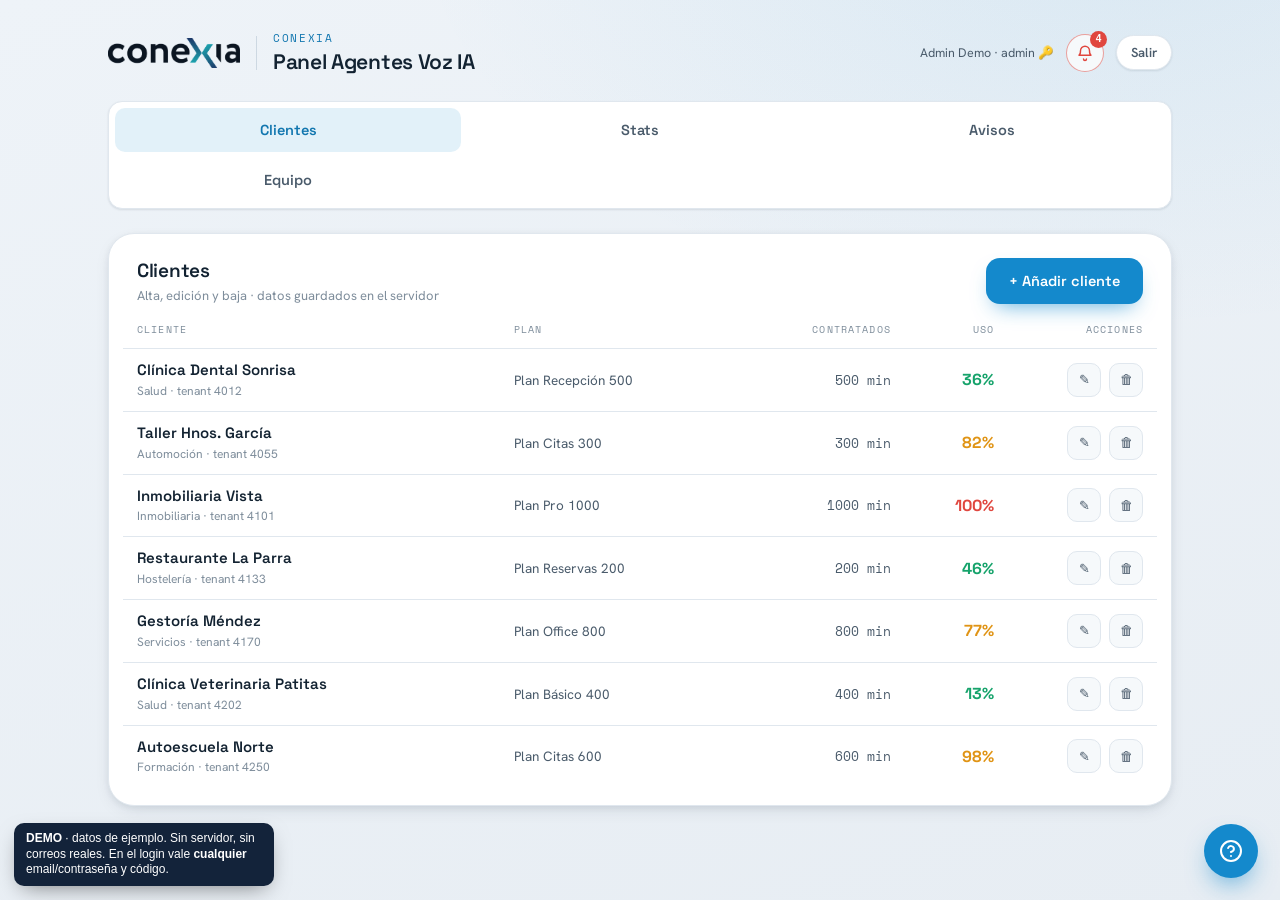
==== docs/index.html @ 33402e35 "Add static GitHub Pages demo (docs/) Self-contained demo of the panel with a JS-mocked backend (mock" ====
<!doctype html>
<html lang="es">
<head>
<meta charset="utf-8">
<meta name="viewport" content="width=device-width, initial-scale=1">
<link rel="icon" href="assets/favicon.ico" sizes="any">
<link rel="icon" type="image/png" href="assets/icon-192.png">
<link rel="apple-touch-icon" href="assets/apple-touch-icon.png">
<title>Panel Agentes Voz IA — DEMO</title>
<link rel="preconnect" href="https://fonts.googleapis.com">
<link rel="preconnect" href="https://fonts.gstatic.com" crossorigin>
<link href="https://fonts.googleapis.com/css2?family=Space+Grotesk:wght@400;500;600;700&family=Hanken+Grotesk:wght@400;500;600;700&family=Space+Mono&display=swap" rel="stylesheet">
<link rel="stylesheet" href="styles.css">
<link rel="stylesheet" href="app.css">
</head>
<body>
<div id="app"></div>
<!-- DEMO: backend simulado en JS (datos de ejemplo, sin servidor, sin API keys, sin correos, sin n8n). -->
<script src="mock.js"></script>
<script src="assets/vendor/qrcode.min.js"></script>
<script src="app.js"></script>
</body>
</html>
---- docs/styles.css ----
/* ============================================================
   Panel de minutos · Agente IA — Conexia
   Sistema visual: limpio, moderno con carácter.
   Display: Space Grotesk · Texto: Hanken Grotesk · Datos: Space Mono
   ============================================================ */

:root {
  /* Marca */
  --brand-ink: #0e1b2a;       /* navy del wordmark */
  --brand-blue: #1489cc;      /* azul Conexia */
  --brand-teal: #1fa7b0;      /* teal de la "X" */
  --brand-teal-deep: #1c4e69;

  /* Acento (tweakable) */
  --accent: #1489cc;
  --accent-soft: color-mix(in srgb, var(--accent) 12%, transparent);
  --accent-ink: color-mix(in srgb, var(--accent) 80%, #06283d);

  /* Estados */
  --c-ok: #16a36b;
  --c-warn: #e09415;
  --c-danger: #e0463e;
  --c-ok-soft: color-mix(in srgb, var(--c-ok) 13%, transparent);
  --c-warn-soft: color-mix(in srgb, var(--c-warn) 15%, transparent);
  --c-danger-soft: color-mix(in srgb, var(--c-danger) 13%, transparent);

  /* Superficies — claro */
  --bg: #eef2f6;
  --bg-grad-a: #eef3f8;
  --bg-grad-b: #e7edf3;
  --surface: #ffffff;
  --surface-2: #f6f9fb;
  --surface-3: #eef3f7;
  --border: #e0e7ee;
  --border-strong: #cdd8e2;

  /* Texto */
  --text: #122231;
  --text-2: #4a5b6b;
  --text-3: #7e8d9b;

  /* Sombra */
  --shadow-sm: 0 1px 2px rgba(16, 36, 56, 0.06), 0 1px 3px rgba(16, 36, 56, 0.05);
  --shadow-md: 0 6px 20px -8px rgba(16, 36, 56, 0.18), 0 2px 6px rgba(16, 36, 56, 0.06);
  --shadow-lg: 0 24px 60px -20px rgba(13, 30, 48, 0.35);

  /* Radios */
  --r-sm: 9px;
  --r-md: 14px;
  --r-lg: 20px;
  --r-xl: 26px;

  /* Tipos */
  --font-display: "Space Grotesk", system-ui, sans-serif;
  --font-body: "Hanken Grotesk", system-ui, sans-serif;
  --font-mono: "Space Mono", ui-monospace, monospace;

  --logo: url("assets/conexia-logo.png");
}

.dark {
  --bg: #0a121b;
  --bg-grad-a: #0b141e;
  --bg-grad-b: #0a1019;
  --surface: #111d29;
  --surface-2: #16242f;
  --surface-3: #1b2b38;
  --border: #233442;
  --border-strong: #31475a;
  --text: #e7eef4;
  --text-2: #a4b4c2;
  --text-3: #6e8090;
  --accent-soft: color-mix(in srgb, var(--accent) 22%, transparent);
  --accent-ink: color-mix(in srgb, var(--accent) 70%, #cfe9fb);
  --c-ok-soft: color-mix(in srgb, var(--c-ok) 22%, transparent);
  --c-warn-soft: color-mix(in srgb, var(--c-warn) 24%, transparent);
  --c-danger-soft: color-mix(in srgb, var(--c-danger) 22%, transparent);
  --shadow-sm: 0 1px 2px rgba(0, 0, 0, 0.4);
  --shadow-md: 0 8px 26px -10px rgba(0, 0, 0, 0.6);
  --shadow-lg: 0 30px 70px -24px rgba(0, 0, 0, 0.7);
  --logo: url("assets/conexia-logo-light.png");
}

* { box-sizing: border-box; }

html, body {
  margin: 0;
  padding: 0;
}

body {
  font-family: var(--font-body);
  background:
    radial-gradient(1200px 700px at 88% -10%, color-mix(in srgb, var(--accent) 9%, transparent), transparent 60%),
    linear-gradient(160deg, var(--bg-grad-a), var(--bg-grad-b));
  color: var(--text);
  min-height: 100vh;
  -webkit-font-smoothing: antialiased;
  text-rendering: optimizeLegibility;
  transition: background 0.4s ease, color 0.3s ease;
}

#root { min-height: 100vh; }

.app {
  max-width: 1120px;
  margin: 0 auto;
  padding: 30px 28px 90px;
}

/* ---------- Cabecera ---------- */
.topbar {
  display: flex;
  align-items: center;
  justify-content: space-between;
  gap: 20px;
  margin-bottom: 26px;
}
.brand {
  display: flex;
  align-items: center;
  gap: 16px;
  min-width: 0;
}
.brand .logo {
  width: 132px;
  height: 38px;
  background: var(--logo) left center / contain no-repeat;
  flex-shrink: 0;
}
.brand .divider {
  width: 1px;
  height: 34px;
  background: var(--border-strong);
}
.brand .titles { min-width: 0; }
.brand .kicker {
  font-family: var(--font-mono);
  font-size: 10.5px;
  letter-spacing: 0.16em;
  text-transform: uppercase;
  color: var(--accent-ink);
  margin: 0 0 2px;
}
.brand h1 {
  font-family: var(--font-display);
  font-weight: 600;
  font-size: 21px;
  letter-spacing: -0.015em;
  margin: 0;
  color: var(--text);
  white-space: nowrap;
}
.topbar-right { display: flex; align-items: center; gap: 12px; }

.theme-toggle {
  display: inline-flex;
  align-items: center;
  gap: 8px;
  border: 1px solid var(--border);
  background: var(--surface);
  color: var(--text-2);
  border-radius: 999px;
  padding: 8px 14px;
  cursor: pointer;
  font-family: var(--font-body);
  font-size: 13px;
  font-weight: 600;
  box-shadow: var(--shadow-sm);
  transition: all 0.2s ease;
}
.theme-toggle:hover { color: var(--text); border-color: var(--border-strong); }

.maqueta-pill {
  font-family: var(--font-mono);
  font-size: 10.5px;
  letter-spacing: 0.08em;
  text-transform: uppercase;
  color: var(--text-3);
  border: 1px dashed var(--border-strong);
  border-radius: 999px;
  padding: 6px 11px;
}

/* ---------- Navegación (3 estilos via tweak) ---------- */
.nav { margin-bottom: 24px; }

/* Estilo A: 3 botones grandes */
.nav-buttons {
  display: grid;
  grid-template-columns: repeat(3, 1fr);
  gap: 14px;
}
.navbtn {
  position: relative;
  display: flex;
  align-items: center;
  gap: 15px;
  text-align: left;
  border: 1px solid var(--border);
  background: var(--surface);
  border-radius: var(--r-lg);
  padding: 19px 20px;
  cursor: pointer;
  font-family: var(--font-body);
  color: var(--text);
  box-shadow: var(--shadow-sm);
  transition: transform 0.18s ease, border-color 0.18s ease, box-shadow 0.18s ease, background 0.18s ease;
  overflow: hidden;
}
.navbtn:hover { transform: translateY(-2px); box-shadow: var(--shadow-md); border-color: var(--border-strong); }
.navbtn .nb-icon {
  width: 44px; height: 44px;
  flex-shrink: 0;
  border-radius: 12px;
  display: grid; place-items: center;
  background: var(--surface-3);
  color: var(--text-2);
  transition: all 0.18s ease;
}
.navbtn .nb-icon svg { width: 22px; height: 22px; }
.navbtn .nb-label { font-family: var(--font-display); font-weight: 600; font-size: 16px; letter-spacing: -0.01em; }
.navbtn .nb-sub { font-size: 12px; color: var(--text-3); margin-top: 2px; }
.navbtn.active {
  border-color: transparent;
  background: linear-gradient(150deg, var(--accent), color-mix(in srgb, var(--accent) 62%, var(--brand-teal)));
  color: #fff;
  box-shadow: 0 14px 30px -12px color-mix(in srgb, var(--accent) 70%, transparent);
}
.navbtn.active .nb-icon { background: rgba(255,255,255,0.18); color: #fff; }
.navbtn.active .nb-sub { color: rgba(255,255,255,0.82); }

/* Estilo B: pestañas */
.nav-tabs {
  display: inline-flex;
  gap: 4px;
  background: var(--surface);
  border: 1px solid var(--border);
  border-radius: 999px;
  padding: 5px;
  box-shadow: var(--shadow-sm);
}
.tab {
  display: inline-flex; align-items: center; gap: 9px;
  border: none; background: transparent;
  border-radius: 999px;
  padding: 10px 20px;
  cursor: pointer;
  font-family: var(--font-display);
  font-weight: 600; font-size: 14.5px;
  color: var(--text-2);
  transition: all 0.18s ease;
}
.tab svg { width: 17px; height: 17px; }
.tab:hover { color: var(--text); }
.tab.active { background: var(--accent); color: #fff; box-shadow: var(--shadow-sm); }

/* Estilo C: segmentado pleno */
.nav-segmented {
  display: grid; grid-template-columns: repeat(3, 1fr);
  border: 1px solid var(--border);
  background: var(--surface);
  border-radius: var(--r-md);
  padding: 6px;
  gap: 6px;
  box-shadow: var(--shadow-sm);
}
.seg {
  display: inline-flex; align-items: center; justify-content: center; gap: 9px;
  border: none; background: transparent;
  border-radius: 10px;
  padding: 13px 12px;
  cursor: pointer;
  font-family: var(--font-display);
  font-weight: 600; font-size: 14.5px;
  color: var(--text-2);
  transition: all 0.18s ease;
}
.seg svg { width: 18px; height: 18px; }
.seg:hover { color: var(--text); background: var(--surface-3); }
.seg.active { background: var(--accent-soft); color: var(--accent-ink); }

/* ---------- Tarjetas / paneles ---------- */
.card {
  background: var(--surface);
  border: 1px solid var(--border);
  border-radius: var(--r-xl);
  box-shadow: var(--shadow-md);
}
.view-enter { animation: viewIn 0.4s cubic-bezier(.2,.7,.3,1); }
@keyframes viewIn {
  from { opacity: 0; transform: translateY(10px); }
  to { opacity: 1; transform: translateY(0); }
}

.panel-head {
  display: flex; align-items: flex-end; justify-content: space-between;
  gap: 18px; flex-wrap: wrap;
  padding: 24px 28px 0;
}
.panel-head .ph-title {
  font-family: var(--font-display);
  font-weight: 600; font-size: 19px; letter-spacing: -0.015em;
  margin: 0;
}
.panel-head .ph-sub { font-size: 13px; color: var(--text-3); margin: 4px 0 0; }

/* ---------- Selector de cliente ---------- */
.client-select { position: relative; min-width: 290px; }
.client-select label {
  display: block;
  font-family: var(--font-mono);
  font-size: 10px; letter-spacing: 0.14em; text-transform: uppercase;
  color: var(--text-3); margin-bottom: 6px;
}
.select-shell {
  position: relative;
  display: flex; align-items: center;
}
.select-shell select {
  appearance: none;
  width: 100%;
  font-family: var(--font-display);
  font-weight: 600; font-size: 15px;
  color: var(--text);
  background: var(--surface-2);
  border: 1px solid var(--border-strong);
  border-radius: var(--r-md);
  padding: 13px 44px 13px 16px;
  cursor: pointer;
  transition: border-color 0.18s ease, box-shadow 0.18s ease;
}
.select-shell select:focus {
  outline: none; border-color: var(--accent);
  box-shadow: 0 0 0 4px var(--accent-soft);
}
.select-shell .chev {
  position: absolute; right: 15px; pointer-events: none;
  color: var(--text-3);
}

/* ---------- Tabla de agentes ---------- */
.agents-wrap { padding: 22px 28px 4px; }
.agent-row {
  display: grid;
  grid-template-columns: 1fr auto;
  align-items: center;
  gap: 18px;
  padding: 15px 16px;
  border-radius: var(--r-md);
  border: 1px solid transparent;
  transition: background 0.15s ease, border-color 0.15s ease;
}
.agent-row + .agent-row { margin-top: 4px; }
.agent-row:hover { background: var(--surface-2); border-color: var(--border); }
.agent-meta { display: flex; align-items: center; gap: 13px; min-width: 0; }
.agent-dot {
  width: 34px; height: 34px; border-radius: 10px; flex-shrink: 0;
  display: grid; place-items: center;
  background: var(--accent-soft); color: var(--accent-ink);
}
.agent-dot svg { width: 17px; height: 17px; }
.agent-name { font-weight: 600; font-size: 14.5px; }
.agent-sub { font-size: 12px; color: var(--text-3); }
.agent-minutes {
  font-family: var(--font-mono);
  font-size: 15px; font-weight: 700;
  color: var(--text);
  white-space: nowrap;
}
.agent-minutes .unit { color: var(--text-3); font-weight: 400; font-size: 12px; margin-left: 3px; }

.col-head {
  display: grid; grid-template-columns: 1fr auto; gap: 18px;
  padding: 0 16px 8px;
  font-family: var(--font-mono);
  font-size: 10px; letter-spacing: 0.12em; text-transform: uppercase;
  color: var(--text-3);
  border-bottom: 1px solid var(--border);
  margin-bottom: 6px;
}
.col-head .right { text-align: right; }

/* fila con columna restantes */
.agent-row.with-rem { grid-template-columns: 1fr auto auto; }
.col-head.with-rem { grid-template-columns: 1fr auto auto; }
.agent-rem {
  font-family: var(--font-mono); font-size: 13px; color: var(--text-2);
  white-space: nowrap; text-align: right; min-width: 86px;
}

/* ---------- Pie destacado: consumo total ---------- */
.total-foot {
  margin: 18px 18px 18px;
  border-radius: var(--r-lg);
  padding: 22px 24px;
  background: var(--surface-2);
  border: 1px solid var(--border);
  display: grid;
  grid-template-columns: 1fr auto;
  gap: 20px 26px;
  align-items: center;
}
.tf-left { min-width: 0; }
.tf-label {
  font-family: var(--font-mono);
  font-size: 10.5px; letter-spacing: 0.14em; text-transform: uppercase;
  color: var(--text-3); margin-bottom: 8px;
}
.tf-fig { display: flex; align-items: baseline; gap: 8px; flex-wrap: wrap; }
.tf-used {
  font-family: var(--font-display);
  font-weight: 700; font-size: 34px; letter-spacing: -0.02em;
  color: var(--text);
}
.tf-of { font-family: var(--font-mono); font-size: 16px; color: var(--text-3); }
.tf-rem-chip {
  margin-left: auto;
  font-family: var(--font-mono); font-size: 12.5px;
  color: var(--text-2);
  background: var(--surface-3);
  border: 1px solid var(--border);
  border-radius: 999px; padding: 5px 12px;
}
.tf-right { text-align: right; }
.tf-pct {
  font-family: var(--font-display);
  font-weight: 700; font-size: 52px; line-height: 0.9;
  letter-spacing: -0.03em;
}
.tf-bar-wrap { grid-column: 1 / -1; }

/* ---------- Barra de progreso (estilos via tweak) ---------- */
.bar {
  position: relative;
  height: 14px;
  border-radius: 999px;
  background: var(--surface-3);
  overflow: hidden;
  border: 1px solid var(--border);
}
.bar .fill {
  position: absolute; inset: 0 auto 0 0;
  border-radius: 999px;
  transition: width 0.7s cubic-bezier(.2,.8,.2,1), background 0.3s ease;
}
/* sólida */
.bar.solida .fill { background: var(--state-color); }
/* gradiente */
.bar.gradiente .fill {
  background: linear-gradient(90deg,
    color-mix(in srgb, var(--state-color) 55%, var(--accent)),
    var(--state-color));
}
/* rayada animada */
.bar.rayada .fill {
  background-image: linear-gradient(90deg, var(--state-color), var(--state-color)),
    repeating-linear-gradient(45deg, rgba(255,255,255,.22) 0 9px, rgba(255,255,255,0) 9px 18px);
  background-blend-mode: overlay;
  animation: stripeMove 1.1s linear infinite;
}
@keyframes stripeMove { to { background-position: 26px 0, 0 0; } }
/* segmentada */
.bar.segmentada {
  background: transparent; border: none; overflow: visible;
  display: flex; gap: 3px; height: 16px;
}
.seg-cell {
  flex: 1; border-radius: 4px;
  background: var(--surface-3); border: 1px solid var(--border);
  transition: background 0.3s ease, border-color 0.3s ease;
}
.seg-cell.on { background: var(--state-color); border-color: transparent; }

.bar.tall { height: 20px; }

/* ---------- Badge de estado ---------- */
.state-badge {
  display: inline-flex; align-items: center; gap: 7px;
  font-family: var(--font-display);
  font-weight: 600; font-size: 12.5px;
  padding: 5px 12px 5px 10px;
  border-radius: 999px;
  white-space: nowrap;
}
.state-badge .sd { width: 8px; height: 8px; border-radius: 50%; background: currentColor; }
.state-badge.ok { color: var(--c-ok); background: var(--c-ok-soft); }
.state-badge.aviso { color: var(--c-warn); background: var(--c-warn-soft); }
.state-badge.cortado { color: var(--c-danger); background: var(--c-danger-soft); }

/* ---------- Formulario de mail ---------- */
.mail-grid { padding: 8px 28px 26px; }
.field { margin-top: 16px; }
.field > label {
  display: block;
  font-family: var(--font-mono);
  font-size: 10px; letter-spacing: 0.13em; text-transform: uppercase;
  color: var(--text-3); margin-bottom: 7px;
}
.field-input {
  width: 100%;
  font-family: var(--font-body);
  font-size: 14.5px;
  color: var(--text);
  background: var(--surface-2);
  border: 1px solid var(--border);
  border-radius: var(--r-md);
  padding: 12px 14px;
  transition: all 0.18s ease;
}
.field-input:focus { outline: none; border-color: var(--accent); box-shadow: 0 0 0 4px var(--accent-soft); }
textarea.field-input { resize: vertical; min-height: 150px; line-height: 1.6; font-size: 14px; }
.field-row { display: grid; grid-template-columns: 1fr 1fr; gap: 16px; }
.field.locked .field-input {
  background: var(--surface-3);
  color: var(--text-2);
  border-style: dashed;
}
.field .lock-note {
  font-size: 11px; color: var(--text-3); margin-top: 5px;
  display: inline-flex; align-items: center; gap: 5px;
}
.recipients { display: flex; flex-wrap: wrap; gap: 8px; }
.chip-addr {
  display: inline-flex; align-items: center; gap: 8px;
  font-family: var(--font-mono); font-size: 13px;
  background: var(--surface-2); border: 1px solid var(--border);
  border-radius: 999px; padding: 7px 13px;
}
.chip-addr .role { color: var(--text-3); font-size: 10.5px; letter-spacing: 0.08em; text-transform: uppercase; }

.mail-foot {
  display: flex; align-items: center; justify-content: space-between;
  gap: 16px; flex-wrap: wrap;
  padding: 18px 28px 24px;
  border-top: 1px solid var(--border);
  margin-top: 20px;
}
.send-meta { font-size: 12.5px; color: var(--text-3); display: flex; align-items: center; gap: 8px; }

.btn {
  display: inline-flex; align-items: center; gap: 9px;
  font-family: var(--font-display); font-weight: 600; font-size: 14.5px;
  border-radius: var(--r-md);
  padding: 13px 22px;
  cursor: pointer;
  border: 1px solid transparent;
  transition: all 0.18s ease;
}
.btn svg { width: 17px; height: 17px; }
.btn-primary {
  background: var(--accent); color: #fff;
  box-shadow: 0 10px 22px -10px color-mix(in srgb, var(--accent) 75%, transparent);
}
.btn-primary:hover { filter: brightness(1.06); transform: translateY(-1px); }
.btn-primary:active { transform: translateY(0); }
.btn-ghost { background: var(--surface-2); color: var(--text-2); border-color: var(--border); }
.btn-ghost:hover { color: var(--text); border-color: var(--border-strong); }
.btn:disabled { opacity: 0.5; cursor: default; transform: none; }

/* ---------- Corte automático al 100% ---------- */
.cut-tag {
  display: inline-flex; align-items: center; gap: 5px;
  font-family: var(--font-display); font-weight: 600; font-size: 11px;
  letter-spacing: 0.01em;
  color: var(--c-danger); background: var(--c-danger-soft);
  border-radius: 999px; padding: 3px 9px;
}
.cut-tag .sd { width: 6px; height: 6px; border-radius: 50%; background: currentColor; }
.agent-row.is-cut { background: var(--c-danger-soft); border-color: color-mix(in srgb, var(--c-danger) 22%, transparent); }
.agent-row.is-cut .agent-name { text-decoration: line-through; text-decoration-color: color-mix(in srgb, var(--c-danger) 60%, transparent); }
.agent-row.is-cut .agent-dot { background: var(--c-danger-soft); color: var(--c-danger); }
.agent-row .agent-end { display: flex; align-items: center; gap: 14px; }
.agent-name-row { display: flex; align-items: center; gap: 9px; flex-wrap: wrap; }

.cut-hint {
  font-size: 12px; color: var(--text-3); margin: 2px 0 12px;
  display: flex; align-items: center; gap: 7px;
}
.cut-hint svg { width: 14px; height: 14px; flex-shrink: 0; }

.sent-banner {
  display: flex; align-items: center; gap: 13px;
  background: var(--c-ok-soft);
  border: 1px solid color-mix(in srgb, var(--c-ok) 35%, transparent);
  color: var(--c-ok);
  border-radius: var(--r-md);
  padding: 14px 18px;
  margin: 0 28px;
  font-weight: 600; font-size: 14px;
  animation: viewIn 0.35s ease;
}
.sent-banner .ok-ico {
  width: 26px; height: 26px; border-radius: 50%;
  background: var(--c-ok); color: #fff;
  display: grid; place-items: center; flex-shrink: 0;
}

/* ---------- Stats ---------- */
.stats-head {
  display: grid;
  grid-template-columns: repeat(4, 1fr);
  gap: 14px;
  margin-bottom: 22px;
}
.stat-tile {
  background: var(--surface); border: 1px solid var(--border);
  border-radius: var(--r-lg); padding: 18px 20px;
  box-shadow: var(--shadow-sm);
}
.stat-tile .st-k {
  font-family: var(--font-mono); font-size: 10px; letter-spacing: 0.12em;
  text-transform: uppercase; color: var(--text-3); margin-bottom: 10px;
}
.stat-tile .st-v {
  font-family: var(--font-display); font-weight: 700; font-size: 30px;
  letter-spacing: -0.02em; line-height: 1;
}
.stat-tile .st-v small { font-size: 15px; color: var(--text-3); font-weight: 600; }
.stat-tile .st-foot { font-size: 12px; color: var(--text-3); margin-top: 8px; }
.stat-tile.flag-aviso .st-v { color: var(--c-warn); }
.stat-tile.flag-cortado .st-v { color: var(--c-danger); }

/* Lista de barras */
.stats-list { padding: 8px 24px 18px; }
.srow {
  display: grid;
  grid-template-columns: minmax(180px, 1.4fr) 2.4fr auto auto;
  align-items: center; gap: 18px;
  padding: 15px 14px;
  border-radius: var(--r-md);
  cursor: pointer;
  border: 1px solid transparent;
  transition: background 0.15s ease, border-color 0.15s ease;
}
.srow:hover { background: var(--surface-2); border-color: var(--border); }
.srow + .srow { border-top: 1px solid var(--border); }
.srow .s-name { font-weight: 600; font-size: 14.5px; }
.srow .s-name .s-sector { font-size: 11.5px; color: var(--text-3); font-weight: 400; }
.srow .s-pct { font-family: var(--font-mono); font-weight: 700; font-size: 15px; text-align: right; min-width: 52px; }
.srow .s-mins { font-family: var(--font-mono); font-size: 12px; color: var(--text-3); text-align: right; white-space: nowrap; }

.stats-list-head {
  display: grid;
  grid-template-columns: minmax(180px, 1.4fr) 2.4fr auto auto;
  gap: 18px; padding: 4px 14px 10px;
  font-family: var(--font-mono); font-size: 10px;
  letter-spacing: 0.12em; text-transform: uppercase; color: var(--text-3);
  border-bottom: 1px solid var(--border);
}
.stats-list-head .r { text-align: right; }

/* Stats: anillos (donut grid) */
.donut-grid {
  display: grid; grid-template-columns: repeat(auto-fill, minmax(200px, 1fr));
  gap: 14px; padding: 20px 24px 24px;
}
.donut-card {
  background: var(--surface-2); border: 1px solid var(--border);
  border-radius: var(--r-lg); padding: 20px 18px;
  display: flex; flex-direction: column; align-items: center; text-align: center;
  cursor: pointer;
  transition: transform 0.18s ease, box-shadow 0.18s ease, border-color 0.18s ease;
}
.donut-card:hover { transform: translateY(-3px); box-shadow: var(--shadow-md); border-color: var(--border-strong); }
.donut-card .dc-name { font-family: var(--font-display); font-weight: 600; font-size: 14px; margin-top: 14px; }
.donut-card .dc-mins { font-family: var(--font-mono); font-size: 11.5px; color: var(--text-3); margin-top: 3px; }

/* Stats: compacto (heat strip) */
.compact-grid { padding: 18px 24px 24px; display: flex; flex-direction: column; gap: 10px; }
.compact-row {
  display: flex; align-items: center; gap: 14px;
  cursor: pointer;
}
.compact-row .cr-name { width: 200px; font-weight: 600; font-size: 13.5px; flex-shrink: 0; }
.compact-row .cr-track {
  flex: 1; height: 28px; border-radius: 8px; background: var(--surface-3);
  border: 1px solid var(--border); position: relative; overflow: hidden;
}
.compact-row .cr-fill { position: absolute; inset: 0 auto 0 0; border-radius: 8px; background: var(--state-color); transition: width 0.6s cubic-bezier(.2,.8,.2,1); }
.compact-row .cr-pct { width: 60px; text-align: right; font-family: var(--font-mono); font-weight: 700; font-size: 14px; }

/* ---------- Modal ficha cliente ---------- */
.modal-scrim {
  position: fixed; inset: 0; z-index: 60;
  background: rgba(8, 18, 28, 0.55);
  backdrop-filter: blur(4px);
  display: grid; place-items: center;
  padding: 28px;
  animation: scrimIn 0.25s ease;
}
@keyframes scrimIn { from { opacity: 0; } to { opacity: 1; } }
.modal {
  width: min(620px, 100%);
  max-height: 88vh; overflow: auto;
  background: var(--surface);
  border: 1px solid var(--border);
  border-radius: var(--r-xl);
  box-shadow: var(--shadow-lg);
  animation: modalIn 0.3s cubic-bezier(.2,.8,.25,1);
}
@keyframes modalIn { from { opacity: 0; transform: translateY(18px) scale(0.98); } to { opacity: 1; transform: none; } }
.modal-head {
  display: flex; align-items: flex-start; justify-content: space-between; gap: 16px;
  padding: 24px 26px 0;
}
.modal-head .mh-name { font-family: var(--font-display); font-weight: 600; font-size: 21px; letter-spacing: -0.015em; margin: 0; }
.modal-head .mh-meta { font-size: 13px; color: var(--text-3); margin-top: 4px; }
.x-close {
  border: 1px solid var(--border); background: var(--surface-2);
  color: var(--text-2); border-radius: 10px; width: 34px; height: 34px;
  display: grid; place-items: center; cursor: pointer; flex-shrink: 0;
  transition: all 0.15s ease;
}
.x-close:hover { color: var(--text); border-color: var(--border-strong); }
.modal-body { padding: 20px 26px 26px; }

/* histórico sparkline */
.hist {
  background: var(--surface-2); border: 1px solid var(--border);
  border-radius: var(--r-md); padding: 18px 20px; margin-top: 18px;
}
.hist .hist-title {
  font-family: var(--font-mono); font-size: 10px; letter-spacing: 0.13em;
  text-transform: uppercase; color: var(--text-3); margin-bottom: 14px;
  display: flex; justify-content: space-between;
}
.hist svg { width: 100%; height: 110px; display: block; }

.kv-grid { display: grid; grid-template-columns: 1fr 1fr; gap: 12px; margin-top: 18px; }
.kv {
  background: var(--surface-2); border: 1px solid var(--border);
  border-radius: var(--r-md); padding: 13px 15px;
}
.kv .k { font-family: var(--font-mono); font-size: 9.5px; letter-spacing: 0.12em; text-transform: uppercase; color: var(--text-3); }
.kv .v { font-family: var(--font-display); font-weight: 600; font-size: 17px; margin-top: 4px; }

.modal-agents { margin-top: 18px; }
.modal-agents .ma-title { font-family: var(--font-mono); font-size: 10px; letter-spacing: 0.13em; text-transform: uppercase; color: var(--text-3); margin-bottom: 8px; }

/* link-ish */
.row-cta {
  font-family: var(--font-display); font-size: 12px; font-weight: 600;
  color: var(--accent-ink); display: inline-flex; align-items: center; gap: 4px;
  opacity: 0; transition: opacity 0.15s ease;
}
.srow:hover .row-cta, .donut-card:hover .row-cta, .compact-row:hover .row-cta { opacity: 1; }

/* ============================================================
   VISTA CLIENTES (alta / edición / baja)
   ============================================================ */
.cli-table { padding: 6px 14px 18px; }
.cli-head, .cli-row {
  display: grid;
  grid-template-columns: 2.4fr 1.5fr 0.9fr 0.6fr 0.9fr;
  align-items: center; gap: 12px;
  padding: 12px 14px;
}
.cli-head {
  font-family: var(--font-mono); font-size: 9.5px; letter-spacing: 0.12em;
  text-transform: uppercase; color: var(--text-3);
  border-bottom: 1px solid var(--border);
}
.cli-row { border-bottom: 1px solid var(--border); transition: background 0.15s ease; }
.cli-row:last-child { border-bottom: none; }
.cli-row:hover { background: var(--surface-2); }
.cli-table .r { text-align: right; justify-self: end; }
.cli-name { display: flex; flex-direction: column; gap: 3px; min-width: 0; }
.cli-name b {
  font-family: var(--font-display); font-weight: 600; font-size: 15px; color: var(--text);
  cursor: pointer; line-height: 1.25;
}
.cli-name b:hover { color: var(--accent); }
.cli-sector { font-size: 12px; color: var(--text-3); }
.cli-plan { font-size: 13.5px; color: var(--text-2); }
.cli-mins { font-family: var(--font-mono); font-size: 13px; color: var(--text-2); }
.cli-pct { font-family: var(--font-display); font-weight: 700; font-size: 16px; }
.cli-actions { display: inline-flex; gap: 8px; }
.cli-empty { padding: 34px 14px; text-align: center; color: var(--text-3); font-size: 14px; }

.icon-btn {
  width: 34px; height: 34px; flex-shrink: 0;
  display: grid; place-items: center; cursor: pointer;
  border: 1px solid var(--border); background: var(--surface-2);
  color: var(--text-2); border-radius: 10px; transition: all 0.15s ease;
}
.icon-btn:hover { color: var(--text); border-color: var(--border-strong); }
.icon-btn.danger:hover { color: var(--c-danger); border-color: var(--c-danger); background: var(--c-danger-soft); }

/* ---------- Estado vacío ---------- */
.empty-state { padding: 56px 28px; text-align: center; }
.empty-ico {
  display: inline-grid; place-items: center; width: 56px; height: 56px;
  border-radius: 16px; background: var(--accent-soft); color: var(--accent-ink); margin-bottom: 14px;
}
.empty-title { font-family: var(--font-display); font-weight: 600; font-size: 18px; color: var(--text); }
.empty-sub { font-size: 14px; color: var(--text-3); margin-top: 6px; }

/* ---------- Nota de desvío al 100% (ficha) ---------- */
.divert-note {
  display: flex; align-items: flex-start; gap: 10px; margin-top: 14px;
  padding: 13px 15px; border-radius: var(--r-md);
  background: var(--accent-soft); border: 1px solid color-mix(in srgb, var(--accent) 26%, transparent);
  font-size: 13px; color: var(--text-2); line-height: 1.5;
}
.divert-note b { color: var(--text); }
.divert-note .dn-ico { color: var(--accent-ink); flex-shrink: 0; margin-top: 1px; }

/* ---------- Formulario de cliente ---------- */
.form-grid { display: grid; grid-template-columns: 1fr 1fr; gap: 14px; }
.form-grid .field { margin-top: 0; }
.form-grid .span-2 { grid-column: 1 / -1; }
.form-agents {
  margin-top: 20px; padding-top: 18px; border-top: 1px solid var(--border);
}
.fa-head {
  display: flex; align-items: center; justify-content: space-between; margin-bottom: 12px;
  font-family: var(--font-mono); font-size: 10px; letter-spacing: 0.13em;
  text-transform: uppercase; color: var(--text-3);
}
.fa-head small { text-transform: none; letter-spacing: 0; font-size: 11px; }
.fa-row { display: flex; gap: 10px; margin-bottom: 10px; align-items: center; }
.fa-row .field-input { margin: 0; }
.fa-row .fa-min { max-width: 110px; flex-shrink: 0; text-align: right; }
.btn-sm { padding: 7px 12px; font-size: 12.5px; }
.btn-sm svg { width: 14px; height: 14px; }
.form-err {
  display: flex; align-items: center; gap: 8px; margin-top: 16px;
  padding: 10px 13px; border-radius: var(--r-md);
  background: var(--c-danger-soft); border: 1px solid color-mix(in srgb, var(--c-danger) 30%, transparent);
  color: var(--c-danger); font-size: 13px;
}

/* ---------- Bloque WIP (agentes desde la centralita) ---------- */
.wip-badge {
  display: inline-flex; align-items: center;
  font-family: var(--font-mono); font-size: 9.5px; font-weight: 700;
  letter-spacing: 0.1em; text-transform: uppercase;
  color: var(--c-warn);
  background: var(--c-warn-soft);
  border: 1px solid color-mix(in srgb, var(--c-warn) 38%, transparent);
  border-radius: 999px; padding: 3px 9px; white-space: nowrap;
}
.form-wip {
  margin-top: 20px; padding: 16px 18px;
  border: 1px dashed var(--border-strong); border-radius: var(--r-md);
  background: var(--surface-2);
}
.form-wip .wip-head { display: flex; align-items: center; gap: 10px; }
.form-wip .wip-title { font-family: var(--font-display); font-weight: 600; font-size: 15px; color: var(--text); }
.form-wip .wip-text { font-size: 13px; color: var(--text-2); line-height: 1.55; margin: 10px 0 14px; }
.form-wip .btn:disabled { opacity: 0.6; cursor: not-allowed; }
.wip-current { margin-top: 16px; padding-top: 14px; border-top: 1px solid var(--border); }
.wip-current-h {
  font-family: var(--font-mono); font-size: 9.5px; letter-spacing: 0.12em;
  text-transform: uppercase; color: var(--text-3); margin-bottom: 9px;
}
.wip-agent {
  display: flex; justify-content: space-between; align-items: center;
  font-size: 13.5px; color: var(--text-2);
  padding: 7px 2px; border-bottom: 1px solid var(--border);
}
.wip-agent:last-child { border-bottom: none; }
.wip-agent .wa-min { font-family: var(--font-mono); font-size: 12.5px; color: var(--text-3); }

/* aviso WIP en línea (datos / ficha) */
.wip-inline {
  display: flex; align-items: center; gap: 10px; flex-wrap: wrap;
  padding: 12px 14px; border-radius: var(--r-md);
  background: var(--c-warn-soft); border: 1px dashed color-mix(in srgb, var(--c-warn) 40%, transparent);
  font-size: 13px; color: var(--text-2); line-height: 1.5;
}

@media (max-width: 760px) {
  .app { padding: 22px 16px 80px; }
  .nav-buttons { grid-template-columns: 1fr; }
  .field-row { grid-template-columns: 1fr; }
  .form-grid { grid-template-columns: 1fr; }
  .stats-head { grid-template-columns: repeat(2, 1fr); }
  .panel-head { flex-direction: column; align-items: stretch; }
  .client-select { min-width: 0; }
  .brand h1 { font-size: 17px; white-space: normal; }
  .srow, .stats-list-head { grid-template-columns: 1.4fr 1.6fr auto; }
  .srow .s-mins, .stats-list-head .col-mins { display: none; }
  .tf-pct { font-size: 40px; }
  .cli-head, .cli-row { grid-template-columns: 1.7fr 0.7fr 0.9fr; }
  .cli-head .hide-sm, .cli-row .hide-sm { display: none; }
}
---- docs/app.css ----
/* Pantallas de acceso (login / 2FA) y ajustes del panel de producción */
.auth-wrap { min-height: 100vh; display: grid; place-items: center; padding: 24px; }
.auth-card { width: min(430px, 100%); }
.auth-logo { width: 160px; height: 42px; background: var(--logo) center/contain no-repeat; margin: 0 auto 18px; }
.auth-title { font-family: var(--font-display); font-size: 20px; font-weight: 600; text-align: center; margin: 0 0 4px; color: var(--text); }
.auth-sub { text-align: center; color: var(--text-3); font-size: 13px; margin: 0 0 18px; line-height: 1.5; }
.auth-card .field:first-of-type { margin-top: 0; }
.auth-actions { margin-top: 20px; }
.auth-actions .btn { width: 100%; justify-content: center; }
.auth-error { margin-top: 14px; padding: 10px 13px; border-radius: var(--r-md); background: var(--c-danger-soft); border: 1px solid color-mix(in srgb, var(--c-danger) 32%, transparent); color: var(--c-danger); font-size: 13px; }
.auth-link { display: block; margin: 14px auto 0; background: none; border: none; color: var(--accent-ink); cursor: pointer; font-size: 13px; }

.qr-box { display: grid; place-items: center; padding: 14px; background: #fff; border: 1px solid var(--border); border-radius: var(--r-md); margin: 4px auto 12px; width: max-content; }
.qr-box img, .qr-box canvas { display: block; }
.secret-mono { font-family: var(--font-mono); font-size: 13px; text-align: center; word-break: break-all; background: var(--surface-2); border: 1px solid var(--border); border-radius: var(--r-sm); padding: 8px 10px; }
.recovery-grid { display: grid; grid-template-columns: 1fr 1fr; gap: 8px; margin: 14px 0; }
.recovery-code { font-family: var(--font-mono); font-size: 14px; text-align: center; background: var(--surface-2); border: 1px solid var(--border); border-radius: var(--r-sm); padding: 9px; letter-spacing: 0.06em; }

/* Panel */
.userchip { display: inline-flex; align-items: center; gap: 8px; font-size: 12.5px; color: var(--text-2); }
.muted { color: var(--text-3); font-size: 12.5px; }
.row-actions { display: inline-flex; gap: 8px; }
.icon-btn { width: 34px; height: 34px; flex-shrink: 0; display: inline-grid; place-items: center; cursor: pointer; border: 1px solid var(--border); background: var(--surface-2); color: var(--text-2); border-radius: 10px; }
.icon-btn:hover { color: var(--text); border-color: var(--border-strong); }
.icon-btn.danger:hover { color: var(--c-danger); border-color: var(--c-danger); }
.form-grid { display: grid; grid-template-columns: 1fr 1fr; gap: 14px; }
.form-grid .field { margin-top: 0; }
.form-grid .span-2 { grid-column: 1 / -1; }
.kpi-row { display: grid; grid-template-columns: repeat(4, 1fr); gap: 14px; margin-bottom: 16px; }
.kpi { background: var(--surface); border: 1px solid var(--border); border-radius: var(--r-md); padding: 16px 18px; }
.kpi .k { font-family: var(--font-mono); font-size: 9.5px; letter-spacing: .12em; text-transform: uppercase; color: var(--text-3); }
.kpi .v { font-family: var(--font-display); font-weight: 700; font-size: 30px; margin-top: 4px; color: var(--text); }
.kpi .f { font-size: 11.5px; color: var(--text-3); margin-top: 2px; }
.toast { position: fixed; bottom: 18px; left: 50%; transform: translateX(-50%); background: var(--text); color: #fff; padding: 11px 18px; border-radius: 999px; font-size: 13px; z-index: 200; box-shadow: var(--shadow-lg); max-width: 90%; }

/* Notificaciones / avisos de consumo */
.notif-wrap { position: relative; display: inline-flex; }
.notif-btn { position: relative; display: inline-flex; align-items: center; justify-content: center; width: 38px; height: 38px; border-radius: 999px; border: 1px solid var(--border); background: var(--surface-2); color: var(--text-2); cursor: pointer; transition: all .15s ease; }
.notif-btn:hover { color: var(--text); border-color: var(--border-strong); }
.notif-btn svg { width: 18px; height: 18px; }
.notif-btn.has-alert.warn { color: var(--c-warn); border-color: color-mix(in srgb, var(--c-warn) 50%, transparent); }
.notif-btn.has-alert.danger { color: var(--c-danger); border-color: color-mix(in srgb, var(--c-danger) 50%, transparent); }
.notif-badge { position: absolute; top: -4px; right: -4px; min-width: 17px; height: 17px; padding: 0 4px; border-radius: 999px; background: var(--c-danger); color: #fff; font-size: 10px; font-weight: 700; line-height: 1; display: none; align-items: center; justify-content: center; }
.notif-badge.warn { background: var(--c-warn); }
.notif-badge.show { display: inline-flex; }
.notif-dropdown { position: absolute; top: 48px; right: 0; width: min(330px, 86vw); background: var(--surface); border: 1px solid var(--border); border-radius: var(--r-md); box-shadow: var(--shadow-lg); z-index: 130; overflow: hidden; }
.notif-dropdown .nd-head { padding: 12px 14px; border-bottom: 1px solid var(--border); font-family: var(--font-display); font-weight: 600; font-size: 14px; }
.notif-item { display: flex; align-items: center; justify-content: space-between; gap: 10px; padding: 10px 14px; border-bottom: 1px solid var(--border); font-size: 13px; }
.notif-item:last-child { border-bottom: none; }
.notif-empty { padding: 18px 14px; color: var(--text-3); font-size: 13px; text-align: center; }
.empty-note { padding: 40px 20px; text-align: center; color: var(--text-3); }

/* Botón flotante de ayuda + guía de uso */
.help-fab { position: fixed; right: 22px; bottom: 22px; z-index: 150; width: 54px; height: 54px; border-radius: 50%; border: none; background: var(--accent); color: #fff; cursor: pointer; box-shadow: 0 12px 26px -8px color-mix(in srgb, var(--accent) 70%, transparent); display: inline-flex; align-items: center; justify-content: center; transition: transform .15s ease, filter .15s ease; }
.help-fab:hover { transform: translateY(-2px); filter: brightness(1.07); }
.help-fab svg { width: 24px; height: 24px; }
.guide-modal { max-width: 780px; width: min(780px, 96vw); }
.guide-body { max-height: 76vh; overflow: auto; }
.guide-intro { color: var(--text-2); font-size: 13.5px; line-height: 1.6; margin: 0 0 8px; }
.guide-toc { display: flex; flex-wrap: wrap; gap: 8px; margin: 12px 0 6px; }
.guide-toc a { font-size: 12.5px; color: var(--accent-ink); background: var(--accent-soft); padding: 5px 11px; border-radius: 999px; text-decoration: none; cursor: pointer; }
.guide-sec { padding: 18px 0; border-top: 1px solid var(--border); }
.guide-sec h3 { font-family: var(--font-display); font-size: 16px; font-weight: 600; margin: 0; color: var(--text); display: flex; align-items: center; gap: 10px; }
.guide-sec .gs-num { width: 25px; height: 25px; border-radius: 8px; background: var(--accent); color: #fff; font-size: 13px; font-weight: 700; display: inline-grid; place-items: center; flex-shrink: 0; }
.guide-sec ol, .guide-sec ul { margin: 9px 0 0; padding-left: 22px; line-height: 1.75; font-size: 13.5px; color: var(--text-2); }
.guide-sec li b, .guide-sec li code { color: var(--text); }
.guide-sec code { font-family: var(--font-mono); font-size: 12px; background: var(--surface-2); padding: 1px 5px; border-radius: 5px; }
.guide-demo { margin-top: 12px; padding: 14px 16px; background: var(--surface-2); border: 1px dashed var(--border-strong); border-radius: var(--r-md); }
.guide-demo .gd-label { font-size: 10px; color: var(--text-3); text-transform: uppercase; letter-spacing: .1em; margin-bottom: 10px; }
@media (max-width: 720px) { .form-grid { grid-template-columns: 1fr; } .kpi-row { grid-template-columns: 1fr 1fr; } }
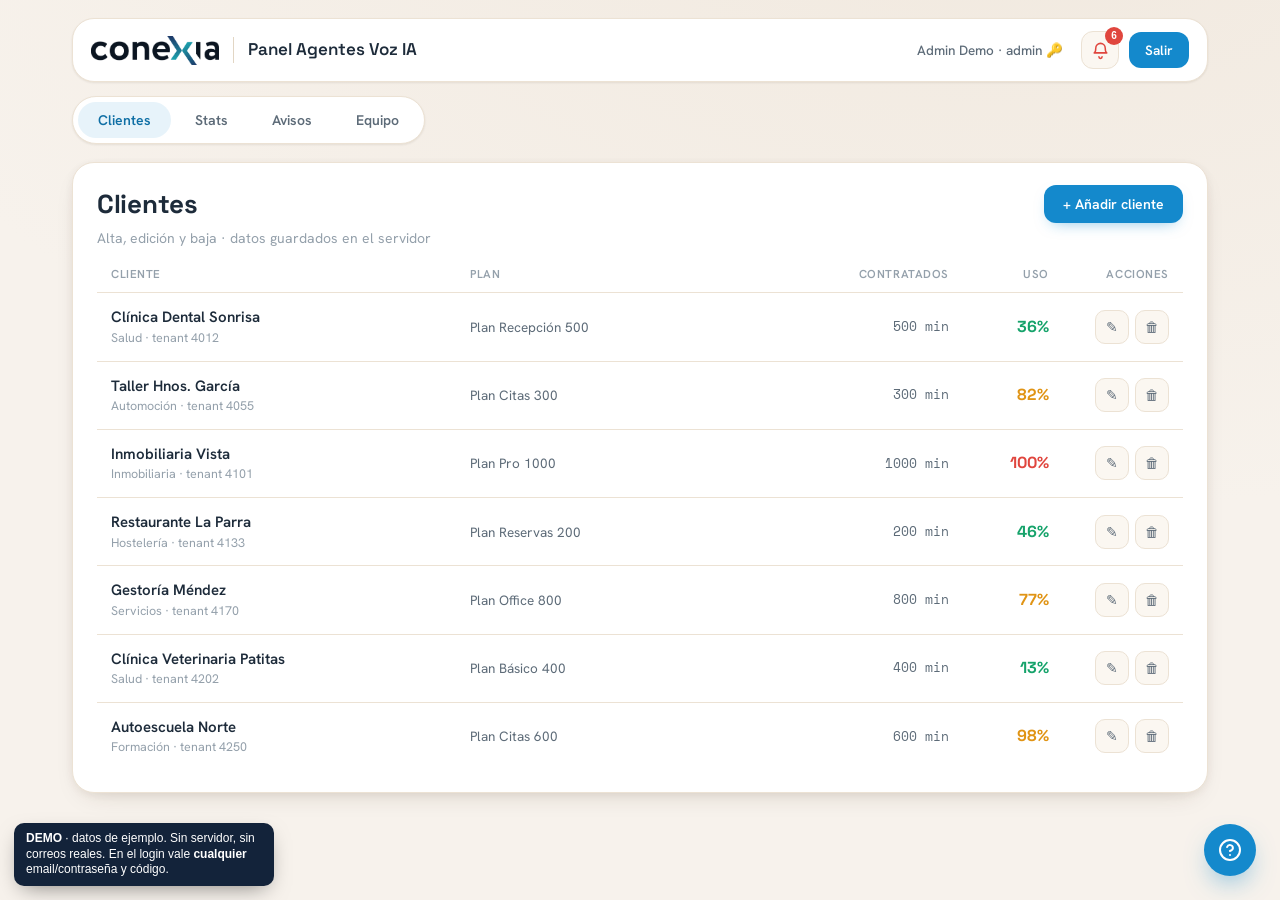
==== commit de0bfb54: "Rediseño visual (tema crema "Re Edicion") aplicado al panel - Nueva hoja redesign.css (tema crema cá" ====
--- a/docs/index.html
+++ b/docs/index.html
@@ -10,8 +10,7 @@
 <link rel="preconnect" href="https://fonts.googleapis.com">
 <link rel="preconnect" href="https://fonts.gstatic.com" crossorigin>
 <link href="https://fonts.googleapis.com/css2?family=Space+Grotesk:wght@400;500;600;700&family=Hanken+Grotesk:wght@400;500;600;700&family=Space+Mono&display=swap" rel="stylesheet">
-<link rel="stylesheet" href="styles.css">
-<link rel="stylesheet" href="app.css">
+<link rel="stylesheet" href="redesign.css">
 </head>
 <body>
 <div id="app"></div>
--- a/docs/redesign.css
+++ b/docs/redesign.css
@@ -0,0 +1,271 @@
+/* ===========================================================================
+   Panel Agentes Voz IA — REDISEÑO (tema crema cálido, estilo "Re Edicion").
+   Reutiliza los nombres de clase del app.js actual: solo cambia el aspecto.
+   =========================================================================== */
+:root{
+  --brand-ink:#10243a; --brand-blue:#1489cc; --brand-blue-d:#0f6fa5; --brand-teal:#1fa7b0;
+  --accent:#1489cc; --accent-d:#0f6fa5; --accent-soft:rgba(20,137,204,.10);
+  --c-ok:#16a36b; --c-warn:#e09415; --c-danger:#e0463e;
+  --c-ok-soft:rgba(22,163,107,.12); --c-warn-soft:rgba(224,148,21,.14); --c-danger-soft:rgba(224,70,62,.12);
+  --bg:#f7f2ec; --bg-2:#f1e9df;
+  --surface:#ffffff; --surface-2:#fbf7f1; --surface-3:#efe7dc; --surface-tint:#f6efe6;
+  --border:#ece2d4; --border-2:#e2d6c4;
+  --text:#1d2b3a; --text-2:#5d6b78; --text-3:#94a0ab;
+  --shadow-sm:0 1px 2px rgba(60,40,20,.05), 0 1px 3px rgba(60,40,20,.04);
+  --shadow-md:0 10px 28px -14px rgba(60,40,20,.22), 0 2px 8px rgba(60,40,20,.06);
+  --shadow-lg:0 30px 70px -28px rgba(40,28,12,.40);
+  --r-sm:10px; --r-md:16px; --r-lg:22px; --r-xl:28px;
+  --font-display:'Space Grotesk',-apple-system,BlinkMacSystemFont,sans-serif;
+  --font-body:'Hanken Grotesk',-apple-system,BlinkMacSystemFont,sans-serif;
+  --font-mono:'Space Mono','SFMono-Regular',Consolas,monospace;
+  --logo-img:url("assets/conexia-logo.png");
+}
+[data-theme="dark"]{
+  --logo-img:url("assets/conexia-logo-blanco.png");
+  --bg:#0e1620; --bg-2:#0b121b; --surface:#15212e; --surface-2:#1a2734; --surface-3:#23323f;
+  --surface-tint:#1a2734; --border:#27384a; --border-2:#324658;
+  --text:#eaf1f7; --text-2:#a7b6c4; --text-3:#728598;
+  --accent-soft:rgba(20,137,204,.18);
+  --shadow-md:0 12px 30px -14px rgba(0,0,0,.5); --shadow-lg:0 30px 70px -24px rgba(0,0,0,.65);
+}
+*{box-sizing:border-box}
+html,body{margin:0;padding:0}
+body{
+  background:radial-gradient(1200px 600px at 80% -10%, var(--bg-2), var(--bg)) fixed, var(--bg);
+  color:var(--text); font-family:var(--font-body); font-size:15px; line-height:1.5;
+  -webkit-font-smoothing:antialiased;
+}
+#app{min-height:100vh}
+.muted{color:var(--text-3)}
+.hide-sm{}
+@media (max-width:760px){ .hide-sm{display:none!important} }
+
+/* ---------- App shell ---------- */
+.app{max-width:1180px;margin:0 auto;padding:18px 22px 80px}
+.topbar{display:flex;align-items:center;gap:16px;padding:12px 18px;background:var(--surface);
+  border:1px solid var(--border);border-radius:var(--r-lg);box-shadow:var(--shadow-sm);margin-bottom:14px}
+.brand{display:flex;align-items:center;gap:14px;min-width:0}
+.brand .logo{width:128px;height:34px;background:var(--logo-img,none) left center/contain no-repeat}
+.brand .divider{width:1px;height:26px;background:var(--border-2)}
+.brand .titles{min-width:0}
+.brand .kicker{display:none}
+.brand h1{font-family:var(--font-display);font-size:17px;font-weight:600;margin:0;color:var(--text);white-space:nowrap;overflow:hidden;text-overflow:ellipsis}
+.topbar-right{margin-left:auto;display:flex;align-items:center;gap:10px}
+.userchip{display:inline-flex;align-items:center;gap:8px;font-size:13.5px;color:var(--text-2);font-weight:500;
+  padding:6px 8px;border-radius:999px}
+.userchip:hover{background:var(--surface-2)}
+.avatar{width:34px;height:34px;border-radius:50%;background:var(--accent);color:#fff;display:inline-flex;
+  align-items:center;justify-content:center;font-family:var(--font-display);font-weight:700;font-size:13px;flex:none}
+/* botones-icono de la barra (llave, tema, etc.) */
+.icon-pill{width:38px;height:38px;border-radius:12px;border:1px solid var(--border);background:var(--surface-2);
+  color:var(--text-2);display:inline-flex;align-items:center;justify-content:center;cursor:pointer;font-size:16px;
+  transition:all .15s}
+.icon-pill:hover{background:var(--surface-3);color:var(--text)}
+.notif-wrap{position:relative}
+.notif-btn{width:38px;height:38px;border-radius:12px;border:1px solid var(--border);background:var(--surface-2);
+  color:var(--text-2);display:inline-flex;align-items:center;justify-content:center;cursor:pointer;position:relative}
+.notif-btn svg{width:19px;height:19px}
+.notif-btn:hover{background:var(--surface-3);color:var(--text)}
+.notif-btn.has-alert.warn{color:var(--c-warn)} .notif-btn.has-alert.danger{color:var(--c-danger)}
+.notif-badge{position:absolute;top:-5px;right:-5px;min-width:18px;height:18px;padding:0 4px;border-radius:999px;
+  background:var(--c-danger);color:#fff;font-size:10px;font-weight:700;display:none;align-items:center;justify-content:center;line-height:1}
+.notif-badge.warn{background:var(--c-warn)} .notif-badge.show{display:inline-flex}
+.theme-toggle{border:none;background:var(--accent);color:#fff;font-family:var(--font-body);font-weight:600;
+  font-size:13.5px;padding:9px 16px;border-radius:12px;cursor:pointer;display:inline-flex;align-items:center;gap:6px}
+.theme-toggle:hover{background:var(--accent-d)}
+
+/* ---------- Nav (pestañas píldora) ---------- */
+.nav{margin-bottom:18px}
+.nav-segmented{display:inline-flex;gap:4px;background:var(--surface);border:1px solid var(--border);
+  border-radius:999px;padding:5px;box-shadow:var(--shadow-sm)}
+.seg{border:none;background:none;font-family:var(--font-body);font-weight:600;font-size:14px;color:var(--text-2);
+  padding:9px 20px;border-radius:999px;cursor:pointer;transition:all .15s}
+.seg:hover{color:var(--text)}
+.seg.active{background:var(--accent-soft);color:var(--accent-d)}
+
+/* ---------- Cards / paneles ---------- */
+.card{background:var(--surface);border:1px solid var(--border);border-radius:var(--r-lg);
+  box-shadow:var(--shadow-md);padding:22px 24px;margin-bottom:18px}
+.panel-head{display:flex;align-items:flex-start;justify-content:space-between;gap:16px;margin-bottom:16px}
+.ph-title{font-family:var(--font-display);font-size:26px;font-weight:700;margin:0;color:var(--text);letter-spacing:-.01em}
+.ph-sub{margin:4px 0 0;color:var(--text-3);font-size:14px}
+.view-enter{animation:vin .28s ease}
+@keyframes vin{from{opacity:0;transform:translateY(6px)}to{opacity:1;transform:none}}
+
+/* ---------- Botones ---------- */
+.btn{font-family:var(--font-body);font-weight:600;font-size:14px;border-radius:12px;padding:11px 18px;border:1px solid transparent;
+  cursor:pointer;display:inline-flex;align-items:center;gap:8px;transition:all .15s;text-decoration:none;line-height:1}
+.btn-primary{background:var(--accent);color:#fff;box-shadow:0 6px 16px -8px rgba(20,137,204,.6)}
+.btn-primary:hover{background:var(--accent-d)}
+.btn-ghost{background:var(--surface-2);color:var(--text-2);border-color:var(--border)}
+.btn-ghost:hover{background:var(--surface-3);color:var(--text)}
+.btn-sm{padding:7px 12px;font-size:12.5px;border-radius:9px}
+.btn:disabled{opacity:.55;cursor:default}
+.icon-btn{border:1px solid var(--border);background:var(--surface-2);color:var(--text-2);width:34px;height:34px;
+  border-radius:10px;cursor:pointer;display:inline-flex;align-items:center;justify-content:center;font-size:14px}
+.icon-btn:hover{background:var(--surface-3);color:var(--text)}
+.icon-btn.danger:hover{background:var(--c-danger-soft);color:var(--c-danger);border-color:var(--c-danger)}
+
+/* ---------- KPIs ---------- */
+.kpi-row{display:grid;grid-template-columns:repeat(4,1fr);gap:14px;margin-bottom:18px}
+@media (max-width:760px){ .kpi-row{grid-template-columns:repeat(2,1fr)} }
+.kpi{background:var(--surface);border:1px solid var(--border);border-radius:var(--r-md);padding:16px 18px;box-shadow:var(--shadow-sm)}
+.kpi .k{font-size:12px;color:var(--text-3);text-transform:uppercase;letter-spacing:.05em;font-weight:600}
+.kpi .v{font-family:var(--font-display);font-size:34px;font-weight:700;color:var(--text);line-height:1.05;margin-top:4px}
+.kpi .v small{font-size:18px;color:var(--text-2)}
+.kpi .f{font-size:12.5px;color:var(--text-3);margin-top:3px;font-family:var(--font-mono)}
+
+/* ---------- Donuts (rejilla) ---------- */
+.donut-grid{display:grid;grid-template-columns:repeat(auto-fill,minmax(168px,1fr));gap:14px}
+.donut-card{background:var(--surface-2);border:1px solid var(--border);border-radius:var(--r-md);padding:18px 14px;
+  text-align:center;cursor:pointer;transition:all .15s}
+.donut-card:hover{box-shadow:var(--shadow-md);transform:translateY(-2px);border-color:var(--border-2)}
+.dc-name{font-weight:700;margin-top:10px;color:var(--text);font-size:14px}
+.dc-mins{font-size:12.5px;color:var(--text-3);font-family:var(--font-mono);margin-top:2px}
+
+/* ---------- Tabla de clientes / listas ---------- */
+.cli-table{display:flex;flex-direction:column}
+.cli-head{display:grid;grid-template-columns:1fr 1fr 120px 90px 110px;gap:10px;padding:0 14px 10px;
+  font-size:11.5px;text-transform:uppercase;letter-spacing:.05em;color:var(--text-3);font-weight:600}
+.cli-row{display:grid;grid-template-columns:1fr 1fr 120px 90px 110px;gap:10px;align-items:center;
+  padding:13px 14px;border-top:1px solid var(--border);transition:background .15s}
+.cli-row:hover{background:var(--surface-2)}
+.cli-name{min-width:0}
+.cli-name b{display:block;color:var(--text);cursor:pointer;font-weight:600}
+.cli-name b[data-ficha]:hover{color:var(--accent)}
+.cli-sector{display:block;font-size:12.5px;color:var(--text-3)}
+.cli-plan{color:var(--text-2);font-size:13.5px}
+.cli-mins{font-family:var(--font-mono);font-size:13px;color:var(--text-2)}
+.cli-pct{font-family:var(--font-display);font-weight:700;font-size:16px}
+.r{text-align:right} .cli-actions{display:flex;gap:6px;justify-content:flex-end}
+.cli-empty,.empty-note{padding:30px 14px;text-align:center;color:var(--text-3)}
+
+/* ---------- Estados ---------- */
+.state-badge{display:inline-flex;align-items:center;gap:6px;font-size:11.5px;font-weight:700;padding:3px 10px;border-radius:999px}
+.state-badge .sd{width:7px;height:7px;border-radius:50%}
+.state-badge.ok{background:var(--c-ok-soft);color:var(--c-ok)} .state-badge.ok .sd{background:var(--c-ok)}
+.state-badge.aviso{background:var(--c-warn-soft);color:var(--c-warn)} .state-badge.aviso .sd{background:var(--c-warn)}
+.state-badge.cortado{background:var(--c-danger-soft);color:var(--c-danger)} .state-badge.cortado .sd{background:var(--c-danger)}
+.cut-tag{display:inline-flex;align-items:center;gap:5px;font-size:11px;font-weight:700;color:var(--c-danger);
+  background:var(--c-danger-soft);padding:2px 8px;border-radius:999px}
+.cut-tag .sd{width:6px;height:6px;border-radius:50%;background:var(--c-danger)}
+
+/* ---------- Barras de progreso (lista maestro-detalle) ---------- */
+.bar{height:8px;border-radius:999px;background:var(--surface-3);overflow:hidden;margin-top:7px}
+.bar>span{display:block;height:100%;border-radius:999px;background:var(--accent)}
+.bar.ok>span{background:var(--c-ok)} .bar.aviso>span{background:var(--c-warn)} .bar.cortado>span{background:var(--c-danger)}
+
+/* ---------- Maestro-detalle de Stats ---------- */
+.md{display:grid;grid-template-columns:minmax(320px,420px) 1fr;gap:18px;align-items:start}
+@media (max-width:880px){ .md{grid-template-columns:1fr} }
+.md-list{background:var(--surface);border:1px solid var(--border);border-radius:var(--r-lg);box-shadow:var(--shadow-md);padding:18px}
+.md-list-head{display:flex;align-items:center;justify-content:space-between;margin-bottom:12px}
+.md-list-head h3{font-family:var(--font-display);font-size:18px;margin:0;font-weight:700}
+.md-count{background:var(--surface-3);color:var(--text-2);border-radius:999px;font-size:12px;font-weight:700;padding:2px 10px}
+.md-filters{display:flex;gap:6px;margin-bottom:12px;flex-wrap:wrap}
+.md-filter{border:1px solid var(--border);background:var(--surface-2);color:var(--text-2);border-radius:999px;
+  font-size:12.5px;font-weight:600;padding:5px 12px;cursor:pointer}
+.md-filter.active{background:var(--accent-soft);color:var(--accent-d);border-color:transparent}
+.md-item{display:grid;grid-template-columns:38px 1fr auto;gap:11px;align-items:center;padding:11px 12px;border-radius:14px;
+  cursor:pointer;border:1px solid transparent;transition:all .15s}
+.md-item:hover{background:var(--surface-2)}
+.md-item.sel{background:var(--surface);border-color:var(--border-2);box-shadow:var(--shadow-sm)}
+.md-ava{width:38px;height:38px;border-radius:12px;display:inline-flex;align-items:center;justify-content:center;
+  font-family:var(--font-display);font-weight:700;font-size:15px}
+.md-ava.ok{background:var(--c-ok-soft);color:var(--c-ok)} .md-ava.aviso{background:var(--c-warn-soft);color:var(--c-warn)} .md-ava.cortado{background:var(--c-danger-soft);color:var(--c-danger)}
+.md-mid{min-width:0}
+.md-mid .nm{font-weight:600;color:var(--text);white-space:nowrap;overflow:hidden;text-overflow:ellipsis}
+.md-pct{font-family:var(--font-display);font-weight:700;font-size:15px}
+.md-detail{background:var(--surface);border:1px solid var(--border);border-radius:var(--r-lg);box-shadow:var(--shadow-md);padding:24px;min-height:300px}
+.md-empty{display:flex;align-items:center;justify-content:center;min-height:280px;color:var(--text-3);text-align:center}
+
+/* ---------- Ficha (totales / kv / agentes) ---------- */
+.total-foot{display:flex;align-items:center;justify-content:space-between;gap:16px;padding:16px 0;border-bottom:1px solid var(--border);margin-bottom:14px}
+.tf-label{font-size:12px;color:var(--text-3);text-transform:uppercase;letter-spacing:.05em;font-weight:600}
+.tf-fig{font-family:var(--font-display);margin-top:4px}
+.tf-used{font-size:32px;font-weight:700} .tf-of{font-size:15px;color:var(--text-3);font-family:var(--font-mono);margin-left:6px}
+.tf-right{text-align:right} .tf-pct{font-family:var(--font-display);font-weight:700}
+.kv-grid{display:grid;grid-template-columns:repeat(2,1fr);gap:10px;margin:14px 0}
+.kv{background:var(--surface-2);border:1px solid var(--border);border-radius:var(--r-sm);padding:11px 13px}
+.kv .k{font-size:11.5px;color:var(--text-3);text-transform:uppercase;letter-spacing:.04em;font-weight:600}
+.kv .v{margin-top:3px;color:var(--text);font-weight:600}
+.modal-agents,.ma-title{margin-top:6px}
+.ma-title{font-family:var(--font-display);font-weight:700;font-size:15px;margin:14px 0 8px;color:var(--text)}
+.agent-row{display:flex;align-items:center;justify-content:space-between;gap:12px;padding:12px;border:1px solid var(--border);
+  border-radius:var(--r-sm);margin-bottom:8px;background:var(--surface-2);flex-wrap:wrap}
+.agent-name{font-weight:600;color:var(--text)}
+.agent-sub{font-size:12.5px;color:var(--text-3);font-family:var(--font-mono);margin-top:2px}
+.agent-end{display:flex;align-items:center;gap:8px;flex-wrap:wrap}
+.agent-minutes{font-family:var(--font-display);font-weight:700;font-size:20px;color:var(--text)}
+.agent-minutes .unit{font-size:11px;color:var(--text-3);margin-left:3px;font-weight:600}
+
+/* ---------- Campana (dropdown) ---------- */
+.notif-dropdown{position:absolute;top:48px;right:0;width:min(360px,88vw);background:var(--surface);
+  border:1px solid var(--border);border-radius:var(--r-md);box-shadow:var(--shadow-lg);z-index:130;overflow:hidden}
+.notif-dropdown .nd-head{padding:13px 16px;border-bottom:1px solid var(--border);font-family:var(--font-display);font-weight:700;font-size:15px}
+.notif-dropdown .nd-sub{padding:10px 16px 5px;font-size:11px;font-weight:700;letter-spacing:.04em;text-transform:uppercase;color:var(--text-3);border-top:1px solid var(--border)}
+.notif-dropdown .nd-sub:first-of-type{border-top:none}
+.notif-item{display:flex;align-items:center;justify-content:space-between;gap:10px;padding:11px 16px;border-bottom:1px solid var(--border);font-size:13.5px;flex-wrap:wrap}
+.notif-item:last-child{border-bottom:none}
+.notif-empty{padding:18px 16px;color:var(--text-3);font-size:13px;text-align:center}
+
+/* ---------- Modales ---------- */
+.modal-scrim{position:fixed;inset:0;background:rgba(30,20,10,.45);backdrop-filter:blur(3px);display:flex;
+  align-items:center;justify-content:center;z-index:200;padding:20px;animation:fade .18s ease}
+@keyframes fade{from{opacity:0}to{opacity:1}}
+.modal{background:var(--surface);border:1px solid var(--border);border-radius:var(--r-lg);box-shadow:var(--shadow-lg);
+  width:min(620px,96vw);max-height:92vh;overflow:auto;animation:pop .2s ease}
+@keyframes pop{from{opacity:0;transform:translateY(10px) scale(.98)}to{opacity:1;transform:none}}
+.modal-head{display:flex;align-items:flex-start;justify-content:space-between;gap:12px;padding:18px 22px;border-bottom:1px solid var(--border)}
+.mh-name{font-family:var(--font-display);font-size:19px;font-weight:700;margin:0;color:var(--text)}
+.mh-meta{color:var(--text-3);font-size:13px;margin-top:2px}
+.x-close{border:none;background:var(--surface-2);color:var(--text-2);width:32px;height:32px;border-radius:10px;cursor:pointer;font-size:15px}
+.x-close:hover{background:var(--surface-3);color:var(--text)}
+.modal-body{padding:20px 22px}
+.form-grid{display:grid;grid-template-columns:repeat(2,1fr);gap:12px}
+.field{display:flex;flex-direction:column;gap:6px} .field.span-2{grid-column:1/-1}
+.field label{font-size:12.5px;font-weight:600;color:var(--text-2)}
+.field-input{font-family:var(--font-body);font-size:14px;color:var(--text);background:var(--surface-2);
+  border:1px solid var(--border);border-radius:10px;padding:10px 12px;width:100%}
+.field-input:focus{outline:none;border-color:var(--accent);box-shadow:0 0 0 3px var(--accent-soft);background:var(--surface)}
+.select-shell{position:relative} .select-shell select{width:100%;font-family:var(--font-body);font-size:14px;padding:10px 12px;
+  border:1px solid var(--border);border-radius:10px;background:var(--surface-2);color:var(--text)}
+.client-select label{font-size:12.5px;color:var(--text-2);font-weight:600;display:block;margin-bottom:4px}
+.mail-grid{display:flex;flex-direction:column;gap:12px}
+
+/* ---------- Login / 2FA ---------- */
+.auth-wrap{min-height:100vh;display:flex;align-items:center;justify-content:center;padding:24px}
+.auth-card{width:min(420px,96vw)}
+.auth-logo{width:150px;height:40px;margin:0 auto 18px;background:var(--logo-img,none) center/contain no-repeat}
+.auth-title{font-family:var(--font-display);font-size:22px;font-weight:700;text-align:center;margin:0 0 4px;color:var(--text)}
+.auth-sub{text-align:center;color:var(--text-3);font-size:14px;margin:0 0 20px}
+.auth-actions{margin-top:16px} .auth-actions .btn{width:100%;justify-content:center}
+.auth-link{display:block;margin:14px auto 0;border:none;background:none;color:var(--accent);cursor:pointer;font-size:13.5px}
+.auth-error{background:var(--c-danger-soft);color:var(--c-danger);border-radius:10px;padding:10px 12px;font-size:13.5px;margin-top:14px;text-align:center}
+.qr-box{display:flex;align-items:center;justify-content:center;padding:14px;background:#fff;border-radius:14px;margin:0 auto 12px;width:fit-content;border:1px solid var(--border)}
+.secret-mono{font-family:var(--font-mono);font-size:14px;text-align:center;background:var(--surface-2);border:1px solid var(--border);border-radius:10px;padding:10px;letter-spacing:.08em;color:var(--text)}
+.recovery-grid{display:grid;grid-template-columns:repeat(2,1fr);gap:8px;margin:14px 0}
+.recovery-code{font-family:var(--font-mono);font-size:14px;background:var(--surface-2);border:1px solid var(--border);border-radius:8px;padding:9px;text-align:center;color:var(--text)}
+
+/* ---------- Guía ---------- */
+.guide-modal{width:min(720px,96vw)}
+.guide-intro{color:var(--text-2);margin:0 0 14px}
+.guide-toc{display:flex;flex-wrap:wrap;gap:6px;margin-bottom:18px}
+.guide-toc a{font-size:12.5px;background:var(--surface-2);border:1px solid var(--border);border-radius:999px;padding:5px 11px;color:var(--accent-d);cursor:pointer;text-decoration:none}
+.guide-sec{padding:14px 0;border-top:1px solid var(--border)}
+.guide-sec h3{font-family:var(--font-display);font-size:16px;display:flex;align-items:center;gap:10px;margin:0 0 8px}
+.gs-num{width:24px;height:24px;border-radius:8px;background:var(--accent-soft);color:var(--accent-d);display:inline-flex;align-items:center;justify-content:center;font-size:13px;font-weight:700}
+.guide-sec ol{margin:0;padding-left:20px;line-height:1.8}
+.guide-demo{margin-top:12px;background:var(--surface-2);border:1px solid var(--border);border-radius:12px;padding:14px}
+.gd-label{font-size:11px;text-transform:uppercase;letter-spacing:.05em;color:var(--text-3);font-weight:700;margin-bottom:8px}
+
+/* ---------- Ayuda flotante ---------- */
+.help-fab{position:fixed;right:24px;bottom:24px;width:52px;height:52px;border-radius:50%;border:none;background:var(--accent);
+  color:#fff;cursor:pointer;display:flex;align-items:center;justify-content:center;box-shadow:0 12px 28px -10px rgba(20,137,204,.7);z-index:120}
+.help-fab svg{width:24px;height:24px}
+.help-fab:hover{background:var(--accent-d)}
+
+/* ---------- Toast ---------- */
+.toast{position:fixed;left:50%;bottom:26px;transform:translateX(-50%);background:var(--brand-ink);color:#fff;
+  padding:12px 20px;border-radius:12px;box-shadow:var(--shadow-lg);z-index:300;font-size:14px;font-weight:500;animation:tin .2s ease}
+@keyframes tin{from{opacity:0;transform:translate(-50%,10px)}to{opacity:1;transform:translate(-50%,0)}}
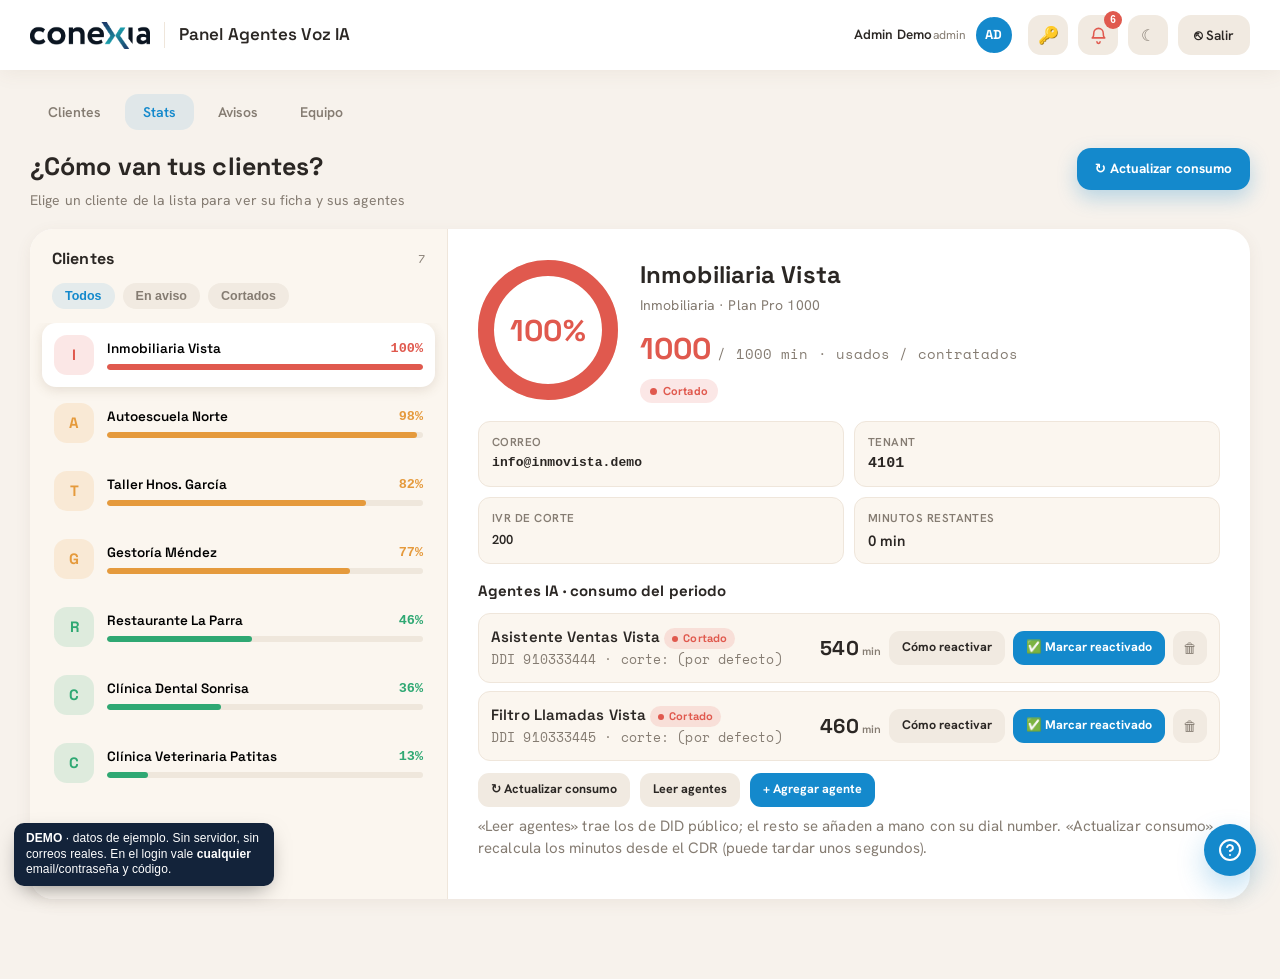
==== commit 7f19de93: "Rediseño 1:1 "Re Edicion": barra nueva + Stats maestro-detalle + tema claro/oscuro - redesign.css re" ====
--- a/docs/index.html
+++ b/docs/index.html
@@ -10,13 +10,13 @@
 <link rel="preconnect" href="https://fonts.googleapis.com">
 <link rel="preconnect" href="https://fonts.gstatic.com" crossorigin>
 <link href="https://fonts.googleapis.com/css2?family=Space+Grotesk:wght@400;500;600;700&family=Hanken+Grotesk:wght@400;500;600;700&family=Space+Mono&display=swap" rel="stylesheet">
-<link rel="stylesheet" href="redesign.css">
+<link rel="stylesheet" href="redesign.css?v=r2">
 </head>
 <body>
 <div id="app"></div>
 <!-- DEMO: backend simulado en JS (datos de ejemplo, sin servidor, sin API keys, sin correos, sin n8n). -->
-<script src="mock.js"></script>
+<script src="mock.js?v=r2"></script>
 <script src="assets/vendor/qrcode.min.js"></script>
-<script src="app.js"></script>
+<script src="app.js?v=r2"></script>
 </body>
 </html>
--- a/docs/redesign.css
+++ b/docs/redesign.css
@@ -1,271 +1,248 @@
 /* ===========================================================================
-   Panel Agentes Voz IA — REDISEÑO (tema crema cálido, estilo "Re Edicion").
-   Reutiliza los nombres de clase del app.js actual: solo cambia el aspecto.
+   Panel Agentes Voz IA — REDISEÑO 1:1 ("Re Edicion"). Tema crema cálido.
+   Tokens y estructura calcados del rediseño. Reutiliza clases del app.js.
    =========================================================================== */
 :root{
-  --brand-ink:#10243a; --brand-blue:#1489cc; --brand-blue-d:#0f6fa5; --brand-teal:#1fa7b0;
-  --accent:#1489cc; --accent-d:#0f6fa5; --accent-soft:rgba(20,137,204,.10);
-  --c-ok:#16a36b; --c-warn:#e09415; --c-danger:#e0463e;
-  --c-ok-soft:rgba(22,163,107,.12); --c-warn-soft:rgba(224,148,21,.14); --c-danger-soft:rgba(224,70,62,.12);
-  --bg:#f7f2ec; --bg-2:#f1e9df;
-  --surface:#ffffff; --surface-2:#fbf7f1; --surface-3:#efe7dc; --surface-tint:#f6efe6;
-  --border:#ece2d4; --border-2:#e2d6c4;
-  --text:#1d2b3a; --text-2:#5d6b78; --text-3:#94a0ab;
-  --shadow-sm:0 1px 2px rgba(60,40,20,.05), 0 1px 3px rgba(60,40,20,.04);
-  --shadow-md:0 10px 28px -14px rgba(60,40,20,.22), 0 2px 8px rgba(60,40,20,.06);
-  --shadow-lg:0 30px 70px -28px rgba(40,28,12,.40);
-  --r-sm:10px; --r-md:16px; --r-lg:22px; --r-xl:28px;
+  --bg:#F7F2EC; --surface:#FFFFFF; --surface2:#FBF6EF; --surface-2:#FBF6EF; --surface-3:#EFE7DC;
+  --chip:#F1EAE1; --track:#EFE7DC; --border:#EFE6DB; --border-2:#e6dccc;
+  --text:#2B2724; --text-2:#857C72; --text2:#857C72; --text-3:#a89e92;
+  --brand:#1489CC; --accent:#1489CC; --accent-d:#0f6fa5; --brandTint:rgba(20,137,204,.1); --accent-soft:rgba(20,137,204,.1);
+  --brandShadow:rgba(20,137,204,.28);
+  --c-ok:#2FA873; --c-warn:#E59A3C; --c-danger:#E0594E;
+  --c-ok-soft:color-mix(in srgb,#2FA873 14%,transparent); --c-warn-soft:color-mix(in srgb,#E59A3C 14%,transparent); --c-danger-soft:color-mix(in srgb,#E0594E 14%,transparent);
+  --shadow:rgba(120,95,65,.08); --shadowL:rgba(120,95,65,.16);
+  --shadow-sm:0 2px 12px var(--shadow); --shadow-md:0 4px 16px var(--shadow); --shadow-lg:0 24px 60px -18px var(--shadowL);
+  --r-sm:12px; --r-md:16px; --r-lg:24px;
   --font-display:'Space Grotesk',-apple-system,BlinkMacSystemFont,sans-serif;
-  --font-body:'Hanken Grotesk',-apple-system,BlinkMacSystemFont,sans-serif;
+  --font-body:'Hanken Grotesk',system-ui,-apple-system,sans-serif;
   --font-mono:'Space Mono','SFMono-Regular',Consolas,monospace;
   --logo-img:url("assets/conexia-logo.png");
 }
 [data-theme="dark"]{
+  --bg:#0f1620; --surface:#16222f; --surface2:#1b2734; --surface-2:#1b2734; --surface-3:#243140;
+  --chip:#243140; --track:#243140; --border:#293a4a; --border-2:#33485c;
+  --text:#eef3f8; --text-2:#9fb0bf; --text2:#9fb0bf; --text-3:#76889a;
+  --brandTint:rgba(20,137,204,.2); --accent-soft:rgba(20,137,204,.2);
+  --shadow:rgba(0,0,0,.4); --shadowL:rgba(0,0,0,.55);
   --logo-img:url("assets/conexia-logo-blanco.png");
-  --bg:#0e1620; --bg-2:#0b121b; --surface:#15212e; --surface-2:#1a2734; --surface-3:#23323f;
-  --surface-tint:#1a2734; --border:#27384a; --border-2:#324658;
-  --text:#eaf1f7; --text-2:#a7b6c4; --text-3:#728598;
-  --accent-soft:rgba(20,137,204,.18);
-  --shadow-md:0 12px 30px -14px rgba(0,0,0,.5); --shadow-lg:0 30px 70px -24px rgba(0,0,0,.65);
 }
 *{box-sizing:border-box}
 html,body{margin:0;padding:0}
-body{
-  background:radial-gradient(1200px 600px at 80% -10%, var(--bg-2), var(--bg)) fixed, var(--bg);
-  color:var(--text); font-family:var(--font-body); font-size:15px; line-height:1.5;
-  -webkit-font-smoothing:antialiased;
-}
-#app{min-height:100vh}
-.muted{color:var(--text-3)}
-.hide-sm{}
+body{background:var(--bg);color:var(--text);font-family:var(--font-body);font-size:15px;line-height:1.5;
+  letter-spacing:.1px;-webkit-font-smoothing:antialiased}
+.muted{color:var(--text-2)}
 @media (max-width:760px){ .hide-sm{display:none!important} }
 
-/* ---------- App shell ---------- */
-.app{max-width:1180px;margin:0 auto;padding:18px 22px 80px}
-.topbar{display:flex;align-items:center;gap:16px;padding:12px 18px;background:var(--surface);
-  border:1px solid var(--border);border-radius:var(--r-lg);box-shadow:var(--shadow-sm);margin-bottom:14px}
+/* ---------- Barra superior (sticky, full width) ---------- */
+.appbar{position:sticky;top:0;z-index:40;background:var(--surface);box-shadow:0 2px 20px var(--shadow)}
+.appbar-inner{max-width:1280px;margin:0 auto;padding:0 30px;height:70px;display:flex;align-items:center;gap:18px}
 .brand{display:flex;align-items:center;gap:14px;min-width:0}
-.brand .logo{width:128px;height:34px;background:var(--logo-img,none) left center/contain no-repeat}
-.brand .divider{width:1px;height:26px;background:var(--border-2)}
-.brand .titles{min-width:0}
-.brand .kicker{display:none}
-.brand h1{font-family:var(--font-display);font-size:17px;font-weight:600;margin:0;color:var(--text);white-space:nowrap;overflow:hidden;text-overflow:ellipsis}
-.topbar-right{margin-left:auto;display:flex;align-items:center;gap:10px}
-.userchip{display:inline-flex;align-items:center;gap:8px;font-size:13.5px;color:var(--text-2);font-weight:500;
-  padding:6px 8px;border-radius:999px}
-.userchip:hover{background:var(--surface-2)}
-.avatar{width:34px;height:34px;border-radius:50%;background:var(--accent);color:#fff;display:inline-flex;
-  align-items:center;justify-content:center;font-family:var(--font-display);font-weight:700;font-size:13px;flex:none}
-/* botones-icono de la barra (llave, tema, etc.) */
-.icon-pill{width:38px;height:38px;border-radius:12px;border:1px solid var(--border);background:var(--surface-2);
-  color:var(--text-2);display:inline-flex;align-items:center;justify-content:center;cursor:pointer;font-size:16px;
-  transition:all .15s}
-.icon-pill:hover{background:var(--surface-3);color:var(--text)}
+.brand .logo{width:120px;height:34px;background:var(--logo-img) left center/contain no-repeat;flex:none}
+.brand .divider{width:1px;height:26px;background:var(--border)}
+.brand .titles{min-width:0}.brand .kicker{display:none}
+.brand h1{font-family:var(--font-display);font-size:17px;font-weight:600;margin:0;white-space:nowrap;overflow:hidden;text-overflow:ellipsis}
+.appbar-right{margin-left:auto;display:flex;align-items:center;gap:10px}
+.userchip{display:inline-flex;align-items:center;gap:10px;cursor:pointer;padding:4px 6px;border-radius:999px}
+.userchip .uc-meta{text-align:right;line-height:1.15}
+.userchip .uc-name{font-weight:600;font-size:13.5px;color:var(--text)}
+.userchip .uc-rol{font-size:12px;color:var(--text-2);text-transform:capitalize}
+.userchip:hover{background:var(--surface2)}
+.avatar{width:36px;height:36px;border-radius:50%;background:var(--brand);color:#fff;display:inline-flex;align-items:center;
+  justify-content:center;font-family:var(--font-display);font-weight:700;font-size:13px;flex:none}
+.icon-pill{width:40px;height:40px;border-radius:13px;border:none;background:var(--chip);color:var(--text-2);cursor:pointer;
+  display:inline-flex;align-items:center;justify-content:center;font-size:17px;transition:filter .15s;position:relative}
+.icon-pill:hover{filter:brightness(.96)}
+.icon-pill.salir{width:auto;padding:0 16px;color:var(--text);font-family:var(--font-body);font-weight:600;font-size:13.5px;gap:7px}
 .notif-wrap{position:relative}
-.notif-btn{width:38px;height:38px;border-radius:12px;border:1px solid var(--border);background:var(--surface-2);
-  color:var(--text-2);display:inline-flex;align-items:center;justify-content:center;cursor:pointer;position:relative}
-.notif-btn svg{width:19px;height:19px}
-.notif-btn:hover{background:var(--surface-3);color:var(--text)}
-.notif-btn.has-alert.warn{color:var(--c-warn)} .notif-btn.has-alert.danger{color:var(--c-danger)}
-.notif-badge{position:absolute;top:-5px;right:-5px;min-width:18px;height:18px;padding:0 4px;border-radius:999px;
-  background:var(--c-danger);color:#fff;font-size:10px;font-weight:700;display:none;align-items:center;justify-content:center;line-height:1}
-.notif-badge.warn{background:var(--c-warn)} .notif-badge.show{display:inline-flex}
-.theme-toggle{border:none;background:var(--accent);color:#fff;font-family:var(--font-body);font-weight:600;
-  font-size:13.5px;padding:9px 16px;border-radius:12px;cursor:pointer;display:inline-flex;align-items:center;gap:6px}
-.theme-toggle:hover{background:var(--accent-d)}
-
-/* ---------- Nav (pestañas píldora) ---------- */
+.notif-btn{width:40px;height:40px;border-radius:13px;border:none;background:var(--chip);color:var(--text-2);cursor:pointer;
+  display:inline-flex;align-items:center;justify-content:center;position:relative}
+.notif-btn svg{width:19px;height:19px}.notif-btn:hover{filter:brightness(.96)}
+.notif-btn.has-alert.warn{color:var(--c-warn)}.notif-btn.has-alert.danger{color:var(--c-danger)}
+.notif-badge{position:absolute;top:-4px;right:-4px;min-width:18px;height:18px;padding:0 4px;border-radius:999px;background:var(--c-danger);
+  color:#fff;font-size:10px;font-weight:700;display:none;align-items:center;justify-content:center;line-height:1}
+.notif-badge.warn{background:var(--c-warn)}.notif-badge.show{display:inline-flex}
+.theme-toggle{width:40px;height:40px;border-radius:13px;border:none;background:var(--chip);color:var(--text-2);cursor:pointer;font-size:16px}
+.theme-toggle:hover{filter:brightness(.96)}
+
+/* ---------- Wrapper de contenido ---------- */
+.app{max-width:1280px;margin:0 auto;padding:24px 30px 80px}
 .nav{margin-bottom:18px}
-.nav-segmented{display:inline-flex;gap:4px;background:var(--surface);border:1px solid var(--border);
-  border-radius:999px;padding:5px;box-shadow:var(--shadow-sm)}
-.seg{border:none;background:none;font-family:var(--font-body);font-weight:600;font-size:14px;color:var(--text-2);
-  padding:9px 20px;border-radius:999px;cursor:pointer;transition:all .15s}
+.nav-segmented{display:inline-flex;gap:6px}
+.seg{border:none;background:transparent;font-family:var(--font-body);font-weight:600;font-size:14px;color:var(--text-2);
+  padding:9px 18px;border-radius:13px;cursor:pointer;transition:all .15s}
 .seg:hover{color:var(--text)}
-.seg.active{background:var(--accent-soft);color:var(--accent-d)}
-
-/* ---------- Cards / paneles ---------- */
-.card{background:var(--surface);border:1px solid var(--border);border-radius:var(--r-lg);
-  box-shadow:var(--shadow-md);padding:22px 24px;margin-bottom:18px}
-.panel-head{display:flex;align-items:flex-start;justify-content:space-between;gap:16px;margin-bottom:16px}
-.ph-title{font-family:var(--font-display);font-size:26px;font-weight:700;margin:0;color:var(--text);letter-spacing:-.01em}
-.ph-sub{margin:4px 0 0;color:var(--text-3);font-size:14px}
-.view-enter{animation:vin .28s ease}
-@keyframes vin{from{opacity:0;transform:translateY(6px)}to{opacity:1;transform:none}}
+.seg.active{background:var(--brandTint);color:var(--brand)}
+
+/* ---------- Encabezado de vista ---------- */
+.view-head{display:flex;align-items:flex-start;justify-content:space-between;gap:16px;margin-bottom:18px;flex-wrap:wrap}
+.vh-title{font-family:var(--font-display);font-size:25px;font-weight:700;margin:0 0 4px}
+.vh-sub{margin:0;color:var(--text-2);font-size:14px}
+.panel-head{display:flex;align-items:flex-start;justify-content:space-between;gap:16px;margin-bottom:16px;flex-wrap:wrap}
+.ph-title{font-family:var(--font-display);font-size:22px;font-weight:700;margin:0}
+.ph-sub{margin:4px 0 0;color:var(--text-2);font-size:14px}
+.view-enter{animation:vin .26s ease}@keyframes vin{from{opacity:0;transform:translateY(6px)}to{opacity:1;transform:none}}
 
 /* ---------- Botones ---------- */
-.btn{font-family:var(--font-body);font-weight:600;font-size:14px;border-radius:12px;padding:11px 18px;border:1px solid transparent;
-  cursor:pointer;display:inline-flex;align-items:center;gap:8px;transition:all .15s;text-decoration:none;line-height:1}
-.btn-primary{background:var(--accent);color:#fff;box-shadow:0 6px 16px -8px rgba(20,137,204,.6)}
-.btn-primary:hover{background:var(--accent-d)}
-.btn-ghost{background:var(--surface-2);color:var(--text-2);border-color:var(--border)}
-.btn-ghost:hover{background:var(--surface-3);color:var(--text)}
-.btn-sm{padding:7px 12px;font-size:12.5px;border-radius:9px}
+.btn{font-family:var(--font-body);font-weight:700;font-size:13.5px;border-radius:14px;padding:0 18px;height:42px;border:none;
+  cursor:pointer;display:inline-flex;align-items:center;gap:9px;transition:filter .15s;text-decoration:none;line-height:1}
+.btn-primary{background:var(--brand);color:#fff;box-shadow:0 8px 20px var(--brandShadow)}.btn-primary:hover{filter:brightness(1.05)}
+.btn-ghost{background:var(--chip);color:var(--text);box-shadow:none}.btn-ghost:hover{filter:brightness(.96)}
+.btn-sm{height:34px;padding:0 13px;font-size:12.5px;border-radius:11px;box-shadow:none}
 .btn:disabled{opacity:.55;cursor:default}
-.icon-btn{border:1px solid var(--border);background:var(--surface-2);color:var(--text-2);width:34px;height:34px;
-  border-radius:10px;cursor:pointer;display:inline-flex;align-items:center;justify-content:center;font-size:14px}
-.icon-btn:hover{background:var(--surface-3);color:var(--text)}
-.icon-btn.danger:hover{background:var(--c-danger-soft);color:var(--c-danger);border-color:var(--c-danger)}
+.icon-btn{border:none;background:var(--chip);color:var(--text-2);width:34px;height:34px;border-radius:11px;cursor:pointer;
+  display:inline-flex;align-items:center;justify-content:center;font-size:14px}
+.icon-btn:hover{filter:brightness(.96);color:var(--text)}
+.icon-btn.danger:hover{background:var(--c-danger-soft);color:var(--c-danger)}
+
+/* ---------- Card genérica ---------- */
+.card{background:var(--surface);border-radius:var(--r-lg);box-shadow:0 4px 16px var(--shadow);padding:22px 24px;margin-bottom:18px}
 
 /* ---------- KPIs ---------- */
 .kpi-row{display:grid;grid-template-columns:repeat(4,1fr);gap:14px;margin-bottom:18px}
-@media (max-width:760px){ .kpi-row{grid-template-columns:repeat(2,1fr)} }
-.kpi{background:var(--surface);border:1px solid var(--border);border-radius:var(--r-md);padding:16px 18px;box-shadow:var(--shadow-sm)}
-.kpi .k{font-size:12px;color:var(--text-3);text-transform:uppercase;letter-spacing:.05em;font-weight:600}
-.kpi .v{font-family:var(--font-display);font-size:34px;font-weight:700;color:var(--text);line-height:1.05;margin-top:4px}
+@media (max-width:760px){.kpi-row{grid-template-columns:repeat(2,1fr)}}
+.kpi{background:var(--surface);border-radius:var(--r-md);padding:16px 18px;box-shadow:0 4px 16px var(--shadow)}
+.kpi .k{font-size:12px;color:var(--text-2);text-transform:uppercase;letter-spacing:.05em;font-weight:600}
+.kpi .v{font-family:var(--font-display);font-size:32px;font-weight:700;line-height:1.05;margin-top:4px}
 .kpi .v small{font-size:18px;color:var(--text-2)}
-.kpi .f{font-size:12.5px;color:var(--text-3);margin-top:3px;font-family:var(--font-mono)}
-
-/* ---------- Donuts (rejilla) ---------- */
-.donut-grid{display:grid;grid-template-columns:repeat(auto-fill,minmax(168px,1fr));gap:14px}
-.donut-card{background:var(--surface-2);border:1px solid var(--border);border-radius:var(--r-md);padding:18px 14px;
-  text-align:center;cursor:pointer;transition:all .15s}
-.donut-card:hover{box-shadow:var(--shadow-md);transform:translateY(-2px);border-color:var(--border-2)}
-.dc-name{font-weight:700;margin-top:10px;color:var(--text);font-size:14px}
-.dc-mins{font-size:12.5px;color:var(--text-3);font-family:var(--font-mono);margin-top:2px}
-
-/* ---------- Tabla de clientes / listas ---------- */
-.cli-table{display:flex;flex-direction:column}
-.cli-head{display:grid;grid-template-columns:1fr 1fr 120px 90px 110px;gap:10px;padding:0 14px 10px;
-  font-size:11.5px;text-transform:uppercase;letter-spacing:.05em;color:var(--text-3);font-weight:600}
-.cli-row{display:grid;grid-template-columns:1fr 1fr 120px 90px 110px;gap:10px;align-items:center;
-  padding:13px 14px;border-top:1px solid var(--border);transition:background .15s}
-.cli-row:hover{background:var(--surface-2)}
-.cli-name{min-width:0}
-.cli-name b{display:block;color:var(--text);cursor:pointer;font-weight:600}
-.cli-name b[data-ficha]:hover{color:var(--accent)}
-.cli-sector{display:block;font-size:12.5px;color:var(--text-3)}
-.cli-plan{color:var(--text-2);font-size:13.5px}
-.cli-mins{font-family:var(--font-mono);font-size:13px;color:var(--text-2)}
-.cli-pct{font-family:var(--font-display);font-weight:700;font-size:16px}
-.r{text-align:right} .cli-actions{display:flex;gap:6px;justify-content:flex-end}
-.cli-empty,.empty-note{padding:30px 14px;text-align:center;color:var(--text-3)}
+.kpi .f{font-size:12.5px;color:var(--text-2);margin-top:3px;font-family:var(--font-mono)}
+
+/* ---------- Maestro-detalle (Stats) ---------- */
+.md{display:flex;flex:1;min-height:540px;height:calc(100vh - 230px);background:var(--surface);border-radius:24px;
+  overflow:hidden;box-shadow:0 4px 16px var(--shadow)}
+@media (max-width:860px){.md{flex-direction:column;height:auto}}
+.md-list{width:418px;flex:0 0 auto;background:var(--surface2);border-right:1px solid var(--border);display:flex;flex-direction:column}
+@media (max-width:860px){.md-list{width:100%;border-right:none;border-bottom:1px solid var(--border);max-height:340px}}
+.md-list-head{padding:18px 22px 12px;display:flex;align-items:center;justify-content:space-between}
+.md-list-head .t{font-family:var(--font-display);font-weight:700;font-size:16px}
+.md-count{font-size:12px;color:var(--text-2);font-family:var(--font-mono)}
+.md-filters{padding:0 22px 14px;display:flex;gap:8px;flex-wrap:wrap}
+.md-filter{font-size:12.5px;font-weight:600;color:var(--text-2);background:var(--chip);padding:6px 13px;border-radius:20px;cursor:pointer;border:none}
+.md-filter.active{color:var(--brand);background:var(--brandTint)}
+.md-scroll{flex:1;overflow:auto;padding:0 12px 14px}
+.md-item{display:flex;align-items:center;gap:13px;padding:12px;border-radius:14px;cursor:pointer;background:transparent;margin-bottom:4px;border:none;width:100%;text-align:left}
+.md-item:hover{background:var(--surface)}
+.md-item.sel{background:var(--surface);box-shadow:0 3px 12px var(--shadowL)}
+.md-ava{width:40px;height:40px;border-radius:13px;display:flex;align-items:center;justify-content:center;
+  font-family:var(--font-display);font-weight:700;font-size:15px;flex:0 0 auto}
+.md-ava.ok{background:var(--c-ok-soft);color:var(--c-ok)}.md-ava.aviso{background:var(--c-warn-soft);color:var(--c-warn)}.md-ava.cortado{background:var(--c-danger-soft);color:var(--c-danger)}
+.md-mid{flex:1;min-width:0}
+.md-row1{display:flex;align-items:center;justify-content:space-between;gap:8px}
+.md-nm{font-family:var(--font-display);font-weight:600;font-size:13.5px;white-space:nowrap;overflow:hidden;text-overflow:ellipsis}
+.md-pct{font-family:var(--font-mono);font-weight:700;font-size:13.5px}
+.bar{height:6px;background:var(--track);border-radius:6px;overflow:hidden;margin-top:7px}
+.bar>span{display:block;height:100%;border-radius:6px;background:var(--brand)}
+.bar.ok>span{background:var(--c-ok)}.bar.aviso>span{background:var(--c-warn)}.bar.cortado>span{background:var(--c-danger)}
+.md-detail{flex:1;overflow:auto;padding:28px 30px}
+.md-empty{height:100%;display:flex;align-items:center;justify-content:center;color:var(--text-3);text-align:center;padding:40px}
+
+/* ---------- Ficha (detalle) ---------- */
+.fd-top{display:flex;align-items:center;gap:22px;margin-bottom:18px;flex-wrap:wrap}
+.fd-head h2{font-family:var(--font-display);font-size:24px;font-weight:700;margin:0}
+.fd-head .sub{color:var(--text-2);font-size:14px;margin-top:2px}
+.fd-fig{font-family:var(--font-display);margin-top:10px}
+.fd-used{font-size:30px;font-weight:700}.fd-of{font-size:14px;color:var(--text-2);font-family:var(--font-mono);margin-left:6px}
+.kv-grid{display:grid;grid-template-columns:repeat(2,1fr);gap:10px;margin:6px 0 14px}
+.kv{background:var(--surface2);border:1px solid var(--border);border-radius:var(--r-sm);padding:11px 13px}
+.kv .k{font-size:11.5px;color:var(--text-2);text-transform:uppercase;letter-spacing:.04em;font-weight:600}
+.kv .v{margin-top:3px;font-weight:600;word-break:break-word}
+.ma-title{font-family:var(--font-display);font-weight:700;font-size:15px;margin:16px 0 10px}
+.agent-row{display:flex;align-items:center;justify-content:space-between;gap:12px;padding:12px;border:1px solid var(--border);
+  border-radius:var(--r-sm);margin-bottom:8px;background:var(--surface2);flex-wrap:wrap}
+.agent-name{font-family:var(--font-display);font-weight:600}
+.agent-sub{font-size:12.5px;color:var(--text-2);font-family:var(--font-mono);margin-top:2px}
+.agent-end{display:flex;align-items:center;gap:8px;flex-wrap:wrap}
+.agent-minutes{font-family:var(--font-display);font-weight:700;font-size:20px}.agent-minutes .unit{font-size:11px;color:var(--text-2);margin-left:3px;font-weight:600}
 
 /* ---------- Estados ---------- */
 .state-badge{display:inline-flex;align-items:center;gap:6px;font-size:11.5px;font-weight:700;padding:3px 10px;border-radius:999px}
 .state-badge .sd{width:7px;height:7px;border-radius:50%}
-.state-badge.ok{background:var(--c-ok-soft);color:var(--c-ok)} .state-badge.ok .sd{background:var(--c-ok)}
-.state-badge.aviso{background:var(--c-warn-soft);color:var(--c-warn)} .state-badge.aviso .sd{background:var(--c-warn)}
-.state-badge.cortado{background:var(--c-danger-soft);color:var(--c-danger)} .state-badge.cortado .sd{background:var(--c-danger)}
-.cut-tag{display:inline-flex;align-items:center;gap:5px;font-size:11px;font-weight:700;color:var(--c-danger);
-  background:var(--c-danger-soft);padding:2px 8px;border-radius:999px}
+.state-badge.ok{background:var(--c-ok-soft);color:var(--c-ok)}.state-badge.ok .sd{background:var(--c-ok)}
+.state-badge.aviso{background:var(--c-warn-soft);color:var(--c-warn)}.state-badge.aviso .sd{background:var(--c-warn)}
+.state-badge.cortado{background:var(--c-danger-soft);color:var(--c-danger)}.state-badge.cortado .sd{background:var(--c-danger)}
+.cut-tag{display:inline-flex;align-items:center;gap:5px;font-size:11px;font-weight:700;color:var(--c-danger);background:var(--c-danger-soft);padding:2px 8px;border-radius:999px}
 .cut-tag .sd{width:6px;height:6px;border-radius:50%;background:var(--c-danger)}
 
-/* ---------- Barras de progreso (lista maestro-detalle) ---------- */
-.bar{height:8px;border-radius:999px;background:var(--surface-3);overflow:hidden;margin-top:7px}
-.bar>span{display:block;height:100%;border-radius:999px;background:var(--accent)}
-.bar.ok>span{background:var(--c-ok)} .bar.aviso>span{background:var(--c-warn)} .bar.cortado>span{background:var(--c-danger)}
-
-/* ---------- Maestro-detalle de Stats ---------- */
-.md{display:grid;grid-template-columns:minmax(320px,420px) 1fr;gap:18px;align-items:start}
-@media (max-width:880px){ .md{grid-template-columns:1fr} }
-.md-list{background:var(--surface);border:1px solid var(--border);border-radius:var(--r-lg);box-shadow:var(--shadow-md);padding:18px}
-.md-list-head{display:flex;align-items:center;justify-content:space-between;margin-bottom:12px}
-.md-list-head h3{font-family:var(--font-display);font-size:18px;margin:0;font-weight:700}
-.md-count{background:var(--surface-3);color:var(--text-2);border-radius:999px;font-size:12px;font-weight:700;padding:2px 10px}
-.md-filters{display:flex;gap:6px;margin-bottom:12px;flex-wrap:wrap}
-.md-filter{border:1px solid var(--border);background:var(--surface-2);color:var(--text-2);border-radius:999px;
-  font-size:12.5px;font-weight:600;padding:5px 12px;cursor:pointer}
-.md-filter.active{background:var(--accent-soft);color:var(--accent-d);border-color:transparent}
-.md-item{display:grid;grid-template-columns:38px 1fr auto;gap:11px;align-items:center;padding:11px 12px;border-radius:14px;
-  cursor:pointer;border:1px solid transparent;transition:all .15s}
-.md-item:hover{background:var(--surface-2)}
-.md-item.sel{background:var(--surface);border-color:var(--border-2);box-shadow:var(--shadow-sm)}
-.md-ava{width:38px;height:38px;border-radius:12px;display:inline-flex;align-items:center;justify-content:center;
-  font-family:var(--font-display);font-weight:700;font-size:15px}
-.md-ava.ok{background:var(--c-ok-soft);color:var(--c-ok)} .md-ava.aviso{background:var(--c-warn-soft);color:var(--c-warn)} .md-ava.cortado{background:var(--c-danger-soft);color:var(--c-danger)}
-.md-mid{min-width:0}
-.md-mid .nm{font-weight:600;color:var(--text);white-space:nowrap;overflow:hidden;text-overflow:ellipsis}
-.md-pct{font-family:var(--font-display);font-weight:700;font-size:15px}
-.md-detail{background:var(--surface);border:1px solid var(--border);border-radius:var(--r-lg);box-shadow:var(--shadow-md);padding:24px;min-height:300px}
-.md-empty{display:flex;align-items:center;justify-content:center;min-height:280px;color:var(--text-3);text-align:center}
-
-/* ---------- Ficha (totales / kv / agentes) ---------- */
-.total-foot{display:flex;align-items:center;justify-content:space-between;gap:16px;padding:16px 0;border-bottom:1px solid var(--border);margin-bottom:14px}
-.tf-label{font-size:12px;color:var(--text-3);text-transform:uppercase;letter-spacing:.05em;font-weight:600}
-.tf-fig{font-family:var(--font-display);margin-top:4px}
-.tf-used{font-size:32px;font-weight:700} .tf-of{font-size:15px;color:var(--text-3);font-family:var(--font-mono);margin-left:6px}
-.tf-right{text-align:right} .tf-pct{font-family:var(--font-display);font-weight:700}
-.kv-grid{display:grid;grid-template-columns:repeat(2,1fr);gap:10px;margin:14px 0}
-.kv{background:var(--surface-2);border:1px solid var(--border);border-radius:var(--r-sm);padding:11px 13px}
-.kv .k{font-size:11.5px;color:var(--text-3);text-transform:uppercase;letter-spacing:.04em;font-weight:600}
-.kv .v{margin-top:3px;color:var(--text);font-weight:600}
-.modal-agents,.ma-title{margin-top:6px}
-.ma-title{font-family:var(--font-display);font-weight:700;font-size:15px;margin:14px 0 8px;color:var(--text)}
-.agent-row{display:flex;align-items:center;justify-content:space-between;gap:12px;padding:12px;border:1px solid var(--border);
-  border-radius:var(--r-sm);margin-bottom:8px;background:var(--surface-2);flex-wrap:wrap}
-.agent-name{font-weight:600;color:var(--text)}
-.agent-sub{font-size:12.5px;color:var(--text-3);font-family:var(--font-mono);margin-top:2px}
-.agent-end{display:flex;align-items:center;gap:8px;flex-wrap:wrap}
-.agent-minutes{font-family:var(--font-display);font-weight:700;font-size:20px;color:var(--text)}
-.agent-minutes .unit{font-size:11px;color:var(--text-3);margin-left:3px;font-weight:600}
-
-/* ---------- Campana (dropdown) ---------- */
-.notif-dropdown{position:absolute;top:48px;right:0;width:min(360px,88vw);background:var(--surface);
-  border:1px solid var(--border);border-radius:var(--r-md);box-shadow:var(--shadow-lg);z-index:130;overflow:hidden}
+/* ---------- Tabla de clientes / equipo ---------- */
+.cli-table{display:flex;flex-direction:column}
+.cli-head{display:grid;grid-template-columns:1.4fr 1fr 110px 90px 120px;gap:10px;padding:0 14px 10px;font-size:11.5px;
+  text-transform:uppercase;letter-spacing:.05em;color:var(--text-2);font-weight:600}
+.cli-row{display:grid;grid-template-columns:1.4fr 1fr 110px 90px 120px;gap:10px;align-items:center;padding:13px 14px;border-top:1px solid var(--border)}
+.cli-row:hover{background:var(--surface2)}
+.cli-name b{display:block;cursor:pointer;font-family:var(--font-display);font-weight:600}
+.cli-name b[data-ficha]:hover{color:var(--brand)}
+.cli-sector{display:block;font-size:12.5px;color:var(--text-2)}
+.cli-plan{color:var(--text-2);font-size:13.5px}.cli-mins{font-family:var(--font-mono);font-size:13px;color:var(--text-2)}
+.cli-pct{font-family:var(--font-display);font-weight:700;font-size:16px}
+.r{text-align:right}.cli-actions{display:flex;gap:6px;justify-content:flex-end}
+.cli-empty,.empty-note{padding:30px 14px;text-align:center;color:var(--text-2)}
+
+/* ---------- Donut (guía/legacy) ---------- */
+.donut-grid{display:grid;grid-template-columns:repeat(auto-fill,minmax(168px,1fr));gap:14px}
+.donut-card{background:var(--surface2);border:1px solid var(--border);border-radius:var(--r-md);padding:18px 14px;text-align:center;cursor:pointer}
+.donut-card:hover{box-shadow:0 4px 16px var(--shadow)}
+.dc-name{font-family:var(--font-display);font-weight:700;margin-top:10px;font-size:14px}
+.dc-mins{font-size:12.5px;color:var(--text-2);font-family:var(--font-mono);margin-top:2px}
+
+/* ---------- Campana ---------- */
+.notif-dropdown{position:absolute;top:50px;right:0;width:min(360px,88vw);background:var(--surface);border:1px solid var(--border);
+  border-radius:var(--r-md);box-shadow:var(--shadow-lg);z-index:130;overflow:hidden}
 .notif-dropdown .nd-head{padding:13px 16px;border-bottom:1px solid var(--border);font-family:var(--font-display);font-weight:700;font-size:15px}
-.notif-dropdown .nd-sub{padding:10px 16px 5px;font-size:11px;font-weight:700;letter-spacing:.04em;text-transform:uppercase;color:var(--text-3);border-top:1px solid var(--border)}
+.notif-dropdown .nd-sub{padding:10px 16px 5px;font-size:11px;font-weight:700;letter-spacing:.04em;text-transform:uppercase;color:var(--text-2);border-top:1px solid var(--border)}
 .notif-dropdown .nd-sub:first-of-type{border-top:none}
 .notif-item{display:flex;align-items:center;justify-content:space-between;gap:10px;padding:11px 16px;border-bottom:1px solid var(--border);font-size:13.5px;flex-wrap:wrap}
 .notif-item:last-child{border-bottom:none}
-.notif-empty{padding:18px 16px;color:var(--text-3);font-size:13px;text-align:center}
+.notif-empty{padding:18px 16px;color:var(--text-2);font-size:13px;text-align:center}
 
 /* ---------- Modales ---------- */
-.modal-scrim{position:fixed;inset:0;background:rgba(30,20,10,.45);backdrop-filter:blur(3px);display:flex;
-  align-items:center;justify-content:center;z-index:200;padding:20px;animation:fade .18s ease}
+.modal-scrim{position:fixed;inset:0;background:rgba(43,39,36,.45);backdrop-filter:blur(3px);display:flex;align-items:center;justify-content:center;z-index:200;padding:20px;animation:fade .18s ease}
 @keyframes fade{from{opacity:0}to{opacity:1}}
-.modal{background:var(--surface);border:1px solid var(--border);border-radius:var(--r-lg);box-shadow:var(--shadow-lg);
-  width:min(620px,96vw);max-height:92vh;overflow:auto;animation:pop .2s ease}
+.modal{background:var(--surface);border-radius:var(--r-lg);box-shadow:var(--shadow-lg);width:min(620px,96vw);max-height:92vh;overflow:auto;animation:pop .2s ease}
 @keyframes pop{from{opacity:0;transform:translateY(10px) scale(.98)}to{opacity:1;transform:none}}
 .modal-head{display:flex;align-items:flex-start;justify-content:space-between;gap:12px;padding:18px 22px;border-bottom:1px solid var(--border)}
-.mh-name{font-family:var(--font-display);font-size:19px;font-weight:700;margin:0;color:var(--text)}
-.mh-meta{color:var(--text-3);font-size:13px;margin-top:2px}
-.x-close{border:none;background:var(--surface-2);color:var(--text-2);width:32px;height:32px;border-radius:10px;cursor:pointer;font-size:15px}
-.x-close:hover{background:var(--surface-3);color:var(--text)}
+.mh-name{font-family:var(--font-display);font-size:19px;font-weight:700;margin:0}
+.mh-meta{color:var(--text-2);font-size:13px;margin-top:2px}
+.x-close{border:none;background:var(--chip);color:var(--text-2);width:32px;height:32px;border-radius:10px;cursor:pointer;font-size:15px}
+.x-close:hover{filter:brightness(.96)}
 .modal-body{padding:20px 22px}
 .form-grid{display:grid;grid-template-columns:repeat(2,1fr);gap:12px}
-.field{display:flex;flex-direction:column;gap:6px} .field.span-2{grid-column:1/-1}
+.field{display:flex;flex-direction:column;gap:6px}.field.span-2{grid-column:1/-1}
 .field label{font-size:12.5px;font-weight:600;color:var(--text-2)}
-.field-input{font-family:var(--font-body);font-size:14px;color:var(--text);background:var(--surface-2);
-  border:1px solid var(--border);border-radius:10px;padding:10px 12px;width:100%}
-.field-input:focus{outline:none;border-color:var(--accent);box-shadow:0 0 0 3px var(--accent-soft);background:var(--surface)}
-.select-shell{position:relative} .select-shell select{width:100%;font-family:var(--font-body);font-size:14px;padding:10px 12px;
-  border:1px solid var(--border);border-radius:10px;background:var(--surface-2);color:var(--text)}
+.field-input{font-family:var(--font-body);font-size:14px;color:var(--text);background:var(--surface2);border:1px solid var(--border);border-radius:10px;padding:10px 12px;width:100%}
+.field-input:focus{outline:none;border-color:var(--brand);box-shadow:0 0 0 3px var(--brandTint);background:var(--surface)}
+.select-shell select{width:100%;font-family:var(--font-body);font-size:14px;padding:10px 12px;border:1px solid var(--border);border-radius:10px;background:var(--surface2);color:var(--text)}
 .client-select label{font-size:12.5px;color:var(--text-2);font-weight:600;display:block;margin-bottom:4px}
 .mail-grid{display:flex;flex-direction:column;gap:12px}
 
 /* ---------- Login / 2FA ---------- */
 .auth-wrap{min-height:100vh;display:flex;align-items:center;justify-content:center;padding:24px}
-.auth-card{width:min(420px,96vw)}
-.auth-logo{width:150px;height:40px;margin:0 auto 18px;background:var(--logo-img,none) center/contain no-repeat}
-.auth-title{font-family:var(--font-display);font-size:22px;font-weight:700;text-align:center;margin:0 0 4px;color:var(--text)}
-.auth-sub{text-align:center;color:var(--text-3);font-size:14px;margin:0 0 20px}
-.auth-actions{margin-top:16px} .auth-actions .btn{width:100%;justify-content:center}
-.auth-link{display:block;margin:14px auto 0;border:none;background:none;color:var(--accent);cursor:pointer;font-size:13.5px}
+.card.auth-card{width:min(420px,96vw);border-radius:var(--r-lg)}
+.auth-logo{width:150px;height:40px;margin:0 auto 18px;background:var(--logo-img) center/contain no-repeat}
+.auth-title{font-family:var(--font-display);font-size:22px;font-weight:700;text-align:center;margin:0 0 4px}
+.auth-sub{text-align:center;color:var(--text-2);font-size:14px;margin:0 0 20px}
+.auth-actions{margin-top:16px}.auth-actions .btn{width:100%;justify-content:center}
+.auth-link{display:block;margin:14px auto 0;border:none;background:none;color:var(--brand);cursor:pointer;font-size:13.5px}
 .auth-error{background:var(--c-danger-soft);color:var(--c-danger);border-radius:10px;padding:10px 12px;font-size:13.5px;margin-top:14px;text-align:center}
 .qr-box{display:flex;align-items:center;justify-content:center;padding:14px;background:#fff;border-radius:14px;margin:0 auto 12px;width:fit-content;border:1px solid var(--border)}
-.secret-mono{font-family:var(--font-mono);font-size:14px;text-align:center;background:var(--surface-2);border:1px solid var(--border);border-radius:10px;padding:10px;letter-spacing:.08em;color:var(--text)}
+.secret-mono{font-family:var(--font-mono);font-size:14px;text-align:center;background:var(--surface2);border:1px solid var(--border);border-radius:10px;padding:10px;letter-spacing:.08em}
 .recovery-grid{display:grid;grid-template-columns:repeat(2,1fr);gap:8px;margin:14px 0}
-.recovery-code{font-family:var(--font-mono);font-size:14px;background:var(--surface-2);border:1px solid var(--border);border-radius:8px;padding:9px;text-align:center;color:var(--text)}
+.recovery-code{font-family:var(--font-mono);font-size:14px;background:var(--surface2);border:1px solid var(--border);border-radius:8px;padding:9px;text-align:center}
 
 /* ---------- Guía ---------- */
 .guide-modal{width:min(720px,96vw)}
 .guide-intro{color:var(--text-2);margin:0 0 14px}
 .guide-toc{display:flex;flex-wrap:wrap;gap:6px;margin-bottom:18px}
-.guide-toc a{font-size:12.5px;background:var(--surface-2);border:1px solid var(--border);border-radius:999px;padding:5px 11px;color:var(--accent-d);cursor:pointer;text-decoration:none}
+.guide-toc a{font-size:12.5px;background:var(--chip);border-radius:999px;padding:5px 11px;color:var(--brand);cursor:pointer;text-decoration:none}
 .guide-sec{padding:14px 0;border-top:1px solid var(--border)}
 .guide-sec h3{font-family:var(--font-display);font-size:16px;display:flex;align-items:center;gap:10px;margin:0 0 8px}
-.gs-num{width:24px;height:24px;border-radius:8px;background:var(--accent-soft);color:var(--accent-d);display:inline-flex;align-items:center;justify-content:center;font-size:13px;font-weight:700}
+.gs-num{width:24px;height:24px;border-radius:8px;background:var(--brandTint);color:var(--brand);display:inline-flex;align-items:center;justify-content:center;font-size:13px;font-weight:700}
 .guide-sec ol{margin:0;padding-left:20px;line-height:1.8}
-.guide-demo{margin-top:12px;background:var(--surface-2);border:1px solid var(--border);border-radius:12px;padding:14px}
-.gd-label{font-size:11px;text-transform:uppercase;letter-spacing:.05em;color:var(--text-3);font-weight:700;margin-bottom:8px}
-
-/* ---------- Ayuda flotante ---------- */
-.help-fab{position:fixed;right:24px;bottom:24px;width:52px;height:52px;border-radius:50%;border:none;background:var(--accent);
-  color:#fff;cursor:pointer;display:flex;align-items:center;justify-content:center;box-shadow:0 12px 28px -10px rgba(20,137,204,.7);z-index:120}
-.help-fab svg{width:24px;height:24px}
-.help-fab:hover{background:var(--accent-d)}
-
-/* ---------- Toast ---------- */
-.toast{position:fixed;left:50%;bottom:26px;transform:translateX(-50%);background:var(--brand-ink);color:#fff;
-  padding:12px 20px;border-radius:12px;box-shadow:var(--shadow-lg);z-index:300;font-size:14px;font-weight:500;animation:tin .2s ease}
+.guide-demo{margin-top:12px;background:var(--surface2);border:1px solid var(--border);border-radius:12px;padding:14px}
+.gd-label{font-size:11px;text-transform:uppercase;letter-spacing:.05em;color:var(--text-2);font-weight:700;margin-bottom:8px}
+
+/* ---------- Ayuda flotante + toast ---------- */
+.help-fab{position:fixed;right:24px;bottom:24px;width:52px;height:52px;border-radius:50%;border:none;background:var(--brand);color:#fff;
+  cursor:pointer;display:flex;align-items:center;justify-content:center;box-shadow:0 12px 28px var(--brandShadow);z-index:120}
+.help-fab svg{width:24px;height:24px}.help-fab:hover{filter:brightness(1.05)}
+.toast{position:fixed;left:50%;bottom:26px;transform:translateX(-50%);background:#2B2724;color:#fff;padding:12px 20px;border-radius:12px;
+  box-shadow:var(--shadow-lg);z-index:300;font-size:14px;font-weight:500;animation:tin .2s ease}
 @keyframes tin{from{opacity:0;transform:translate(-50%,10px)}to{opacity:1;transform:translate(-50%,0)}}
